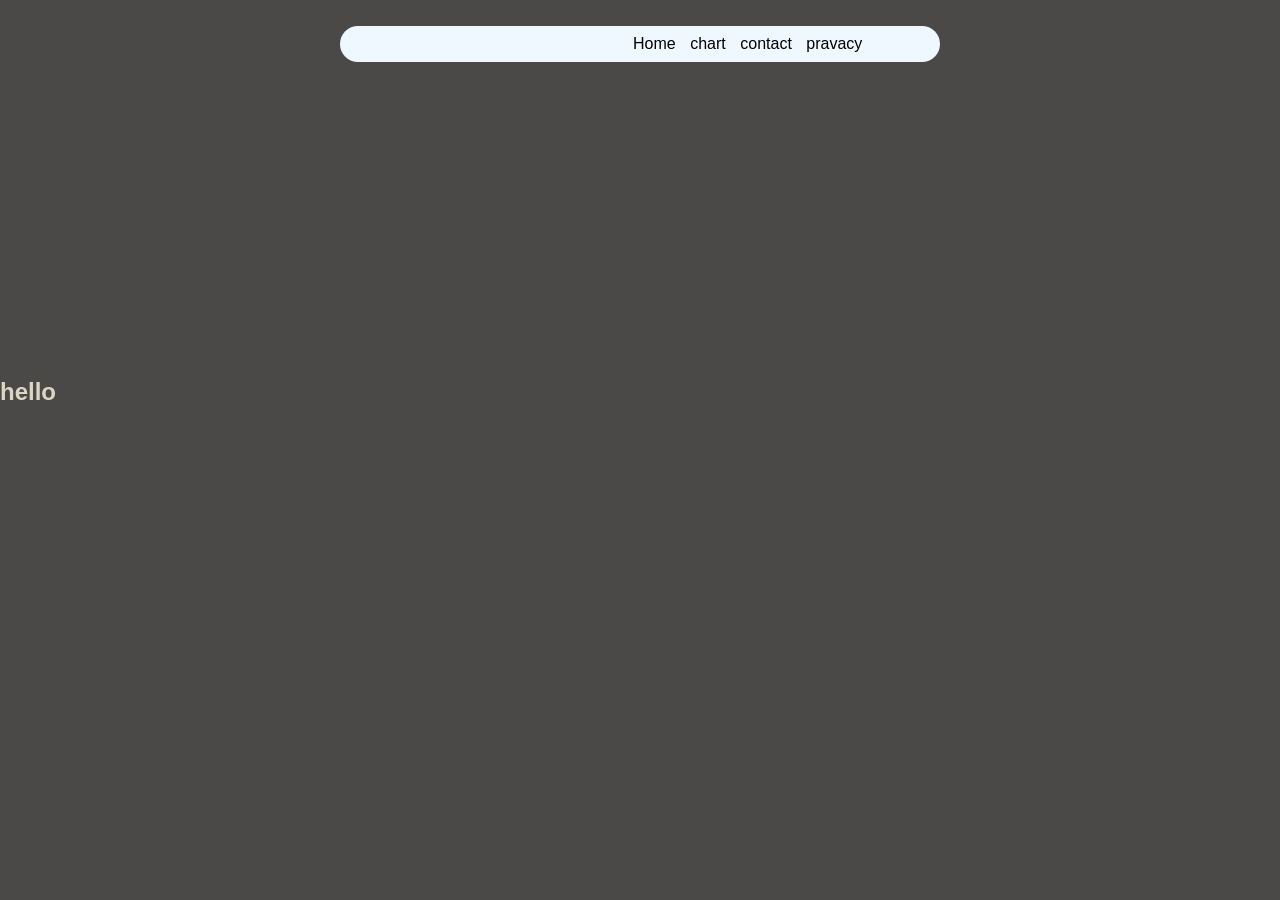
==== index.html @ d5d7f725 "Add files via upload" ====
<!DOCTYPE html>
<html lang="en">
<head>
    <meta charset="UTF-8">
    <meta name="viewport" content="width=device-width, initial-scale=1.0">
    <title>Indoor-Store</title>
    <link rel="stylesheet" href="style.css">
</head>
<body>
    
    <section class="body">

        <div class="navbar">

            <div class="dynamic">
                <div class="logo">
                    <img src="/images/logo.png" alt="" srcset="">
                </div>

                <div class="nav">
                    <a href="">Home</a>
                    <a href="">chart</a>
                    <a href="">contact</a>
                    <a href="">pravacy</a>
                </div>
            </div>

            <div class="floating_text">

                <!-- <div class="write-up">
                    <h2> Welcome! To where you connet to luxury interior</h2>
                    <button>Buy Now!</button>
                     
                </div> -->
            </div>

        </div>


        <div>
            <h1>hello
            </h1>
        </div>
    </section>





    <script src="script.js"></script>
</body>
</html>
---- style.css ----
body {
    font-family: 'Segoe UI', Tahoma, Geneva, Verdana, sans-serif;
    background-color: rgba(16, 14, 13, 0.753);
    margin: 0;
    color: rgba(244, 235, 215, 0.866);
}

.navbar {
    display: flex;
    justify-content: center;
    align-items: center;
    padding: 14%;
    background-image: url(/images/download\ \(3\).jpg);
    background-size: cover;
    background-position: center;
    background-repeat: no-repeat;

}

.dynamic {
    background-color: aliceblue;
    width: 600px;
    height: 36px;
    border-radius: 20px;
    margin: 10px auto;
    margin-top: -260px;
    display: flex;
    justify-content: space-around;
    align-items: center;
    
}

.logo img {
    width: 70px;
}

.nav a {
    color: black;
    text-decoration: none;
    margin: 5px;
}

.nav {
    margin-left: 70px;
}
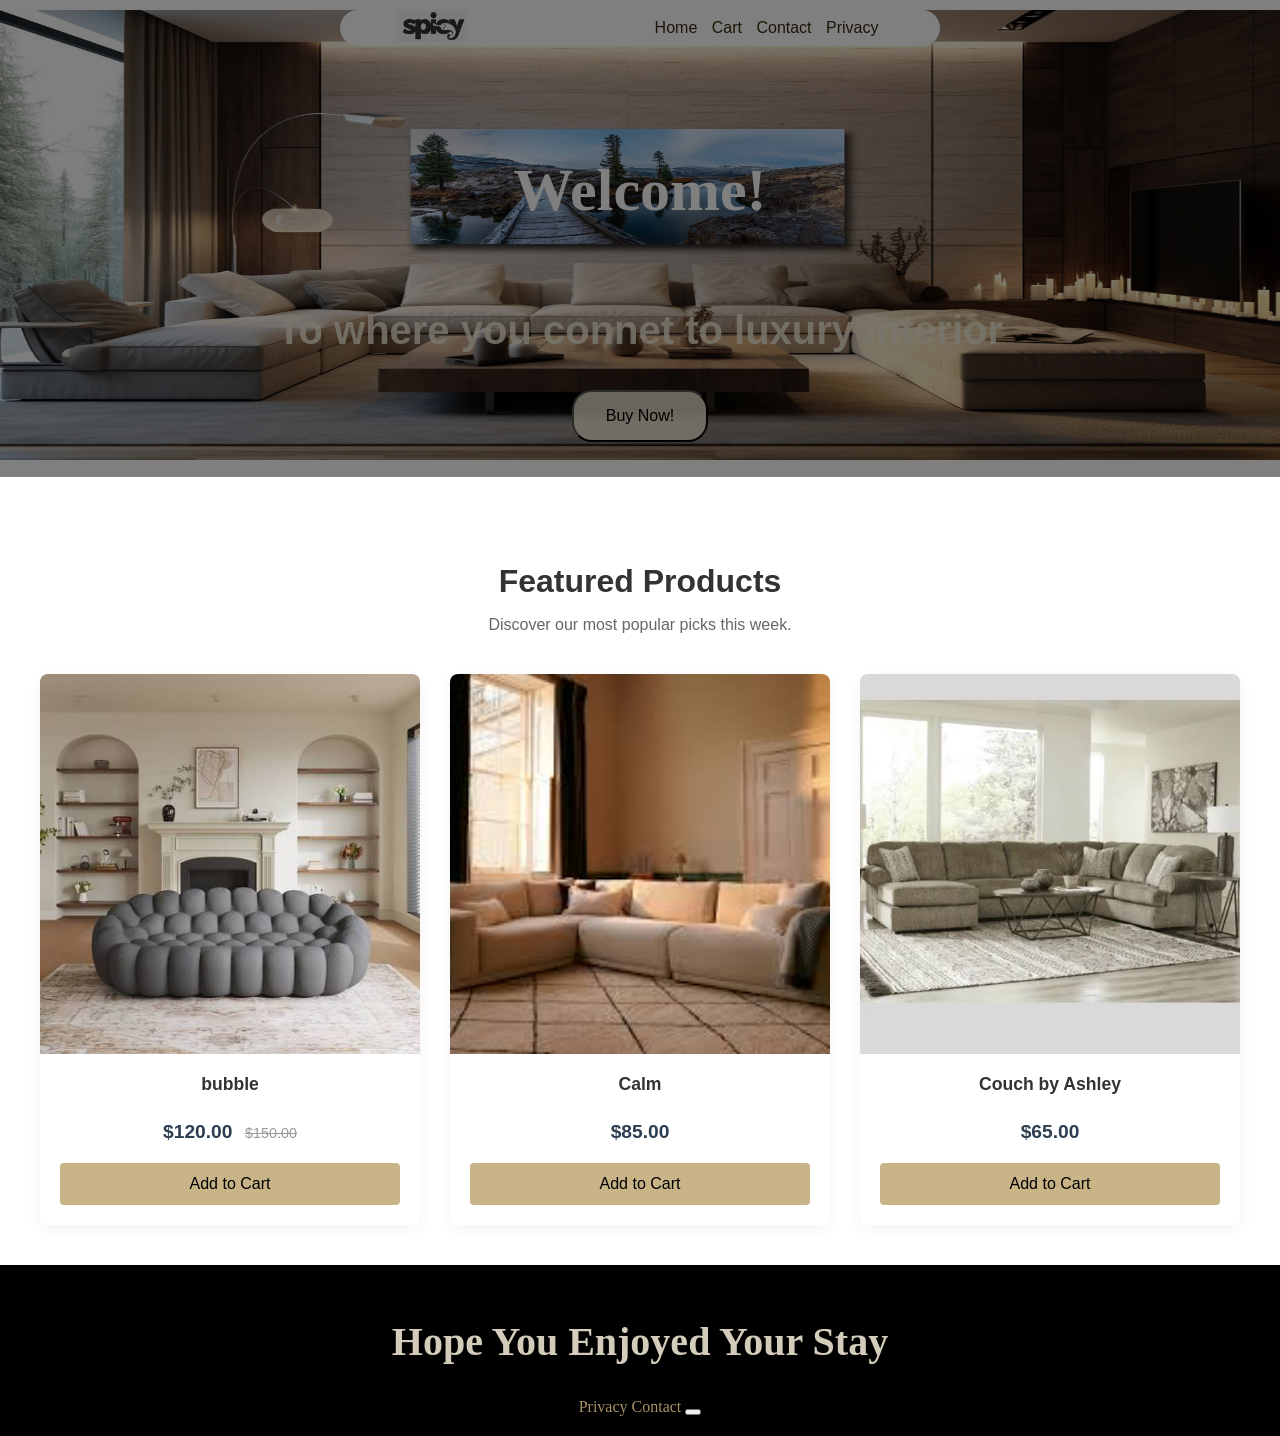
==== commit fd32338a: "updated the site and fuctions" ====
--- a/index.html
+++ b/index.html
@@ -10,38 +10,109 @@
     
     <section class="body">
 
-        <div class="navbar">
+        <div class="hero">
+
+            <img src="img.jpg" alt="" srcset="" class="back-img">
 
             <div class="dynamic">
                 <div class="logo">
-                    <img src="/images/logo.png" alt="" srcset="">
+                    <img src="logo.png" alt="" srcset="">
                 </div>
 
                 <div class="nav">
                     <a href="">Home</a>
-                    <a href="">chart</a>
-                    <a href="">contact</a>
-                    <a href="">pravacy</a>
+                    <a href="">Cart</a>
+                    <a href="">Contact</a>
+                    <a href="">Privacy</a>
                 </div>
             </div>
 
-            <div class="floating_text">
+            <div class="content">
 
-                <!-- <div class="write-up">
-                    <h2> Welcome! To where you connet to luxury interior</h2>
+                <div class="write-up">
+                    <h1> Welcome!</h1>
+                    <h2>To where you connet to luxury interior</h2>
                     <button>Buy Now!</button>
                      
-                </div> -->
+                </div> 
             </div>
 
         </div>
 
 
-        <div>
-            <h1>hello
-            </h1>
+        
+        <section class="product-highlights">
+           <div class="highlights-header">
+              <h2>Featured Products</h2>
+              <p>Discover our most popular picks this week.</p>
+            </div>
+
+           <div class="product-grid">
+
+             <!--  Card 1 -->
+           <div class="product-card">
+               <div class="product-image">
+                  <img src="pro1.jpg" alt="">
+                </div>
+
+                <div class="product-info">
+                      <h3 class="product-title">bubble</h3>
+                       <p class="product-price">
+                       <span class="current-price">$120.00</span>
+                       <span class="old-price">$150.00</span>
+                       </p>
+                      <button class="add-to-cart">Add to Cart</button>
+                </div>
+          </div>
+ 
+              <!-- Card 2 -->
+               <div class="product-card">
+
+                 <div class="product-image">
+                   <img src="pro2.jpg" alt="">
+                 </div>
+
+                 <div class="product-info">
+                        <h3 class="product-title">Calm</h3>
+                        <p class="product-price">
+                        <span class="current-price">$85.00</span>
+                        </p>
+                        <button class="add-to-cart">Add to Cart</button>
+
+                    </div>
+               </div>
+                    <!-- Product Card 3 -->
+                     <div class="product-card">
+                        <div class="product-image">
+                          <img src="pro3.jpg" alt="">
+                       </div>
+
+                       <div class="product-info">
+                            <h3 class="product-title">Couch by Ashley</h3>
+                            <p class="product-price">
+                            <span class="current-price">$65.00</span>
+                            </p>
+                            <button class="add-to-cart">Add to Cart</button>
+                        </div>
+                    </div>
+        </section>
+
+        <div class="footer">
+            <div class="write-up">
+                <h2>Hope You Enjoyed Your Stay</h2> 
+            </div>
+
+            <div class="link">
+                <a href="">Privacy</a>
+                <a href="">Contact</a>
+                <button></button>
+            </div>
         </div>
+                
     </section>
+
+
+
 
 
 
--- a/style.css
+++ b/style.css
@@ -1,29 +1,36 @@
 body {
     font-family: 'Segoe UI', Tahoma, Geneva, Verdana, sans-serif;
-    background-color: rgba(16, 14, 13, 0.753);
     margin: 0;
     color: rgba(244, 235, 215, 0.866);
 }
 
-.navbar {
-    display: flex;
-    justify-content: center;
-    align-items: center;
-    padding: 14%;
-    background-image: url(/images/download\ \(3\).jpg);
-    background-size: cover;
-    background-position: center;
-    background-repeat: no-repeat;
-
+.back-img {
+    display: flex;
+    justify-content: center;
+    align-items: center;
+    height: 450px;
+    width: 100%;
+    position: absolute;
+    z-index: -1;
+}
+
+
+.hero::before{
+    content: "";
+    position: absolute;
+    top: 0;
+    left: 0;
+    width: 100%;
+    height: 53%;
+    background-color: rgba(0, 0, 0, 0.5)
 }
 
 .dynamic {
-    background-color: aliceblue;
+    background-color: white;
     width: 600px;
     height: 36px;
     border-radius: 20px;
     margin: 10px auto;
-    margin-top: -260px;
     display: flex;
     justify-content: space-around;
     align-items: center;
@@ -35,11 +42,195 @@
 }
 
 .nav a {
-    color: black;
+    color: rgb(55, 43, 13);
     text-decoration: none;
     margin: 5px;
 }
 
 .nav {
     margin-left: 70px;
+}
+
+.content {
+    display: flex;
+    align-items: center;
+    justify-content: center;
+    padding: 50px;
+}
+
+.write-up {
+    display: flex;
+    align-items: center;
+    justify-content: center;
+    flex-direction: column;
+}
+
+.write-up h1 {
+    color: white;
+    font-size: 60px;
+    font-family: Georgia, 'Times New Roman', Times, serif;
+}
+
+.write-up h2 {
+    font-size: 40px;
+
+}
+
+.write-up button {
+  background-color: rgba(244, 235, 215, 0.866);
+  border-radius: 20px;
+  font-size: larger;
+  padding: 15px 32px;
+  text-align: center;
+  text-decoration: none;
+  display: inline-block;
+  font-size: 16px;
+  margin: 4px 2px;
+  cursor: pointer;
+}
+
+
+/* Container & Layout */
+.product-highlights {
+  max-width: 1200px;
+  margin: 0 auto;
+  padding: 40px 20px;
+  font-family: 'Segoe UI', Tahoma, Geneva, Verdana, sans-serif;
+}
+
+.highlights-header {
+  text-align: center;
+  margin-bottom: 40px;
+}
+
+.highlights-header h2 {
+  font-size: 2rem;
+  color: #333;
+  margin-bottom: 8px;
+}
+
+.highlights-header p {
+  color: #666;
+}
+
+/* CSS Grid for Responsiveness */
+.product-grid {
+  display: grid;
+  grid-template-columns: repeat(auto-fit, minmax(280px, 1fr));
+  gap: 30px;
+}
+
+/* Product Card Styling */
+.product-card {
+  background: #fff;
+  border-radius: 8px;
+  overflow: hidden;
+  box-shadow: 0 4px 15px rgba(0,0,0,0.05);
+  transition: transform 0.3s ease, box-shadow 0.3s ease;
+  display: flex;
+  flex-direction: column;
+}
+
+.product-card:hover {
+  transform: translateY(-5px);
+  box-shadow: 0 8px 25px rgba(0,0,0,0.1);
+}
+
+.product-image {
+  position: relative;
+  width: 100%;
+  padding-top: 100%; /* 1:1 Aspect Ratio */
+  background: #f8f8f8;
+}
+
+.product-image img {
+  position: absolute;
+  top: 0;
+  left: 0;
+  width: 100%;
+  height: 100%;
+  object-fit: cover;
+}
+
+/* Badges (Sale, New, etc.) */
+.badge {
+  position: absolute;
+  top: 15px;
+  right: 15px;
+  background: #e74c3c;
+  color: white;
+  padding: 4px 10px;
+  font-size: 0.8rem;
+  font-weight: bold;
+  border-radius: 4px;
+}
+
+.badge.new {
+  background: #2ecc71;
+}
+
+/* Product Information */
+.product-info {
+  padding: 20px;
+  display: flex;
+  flex-direction: column;
+  flex-grow: 1;
+  text-align: center;
+}
+
+.product-title {
+  font-size: 1.1rem;
+  color: #333;
+  margin: 0 0 10px 0;
+}
+
+.product-price {
+  margin-bottom: 20px;
+}
+
+.current-price {
+  font-size: 1.2rem;
+  font-weight: bold;
+  color: #2c3e50;
+}
+
+.old-price {
+  font-size: 0.9rem;
+  color: #999;
+  text-decoration: line-through;
+  margin-left: 8px;
+}
+
+/* Call to Action Button */
+.add-to-cart {
+  margin-top: auto;
+  background-color: rgba(193, 169, 117, 0.866);
+  color: black;
+  border: none;
+  padding: 12px;
+  font-size: 1rem;
+  border-radius: 4px;
+  cursor: pointer;
+  transition: background 0.3s ease;
+}
+
+.add-to-cart:hover {
+  background: #2980b9;
+}
+
+/* footer  */
+.footer {
+    background-color: black;
+    padding: 20px;
+    display: flex;
+    align-items: center;
+    justify-content: center;
+    flex-direction: column;
+    font-family: Georgia, 'Times New Roman', Times, serif;
+}
+
+.link a{
+    text-decoration: none;
+    color: rgba(193, 169, 117, 0.866);
+    font-family: Georgia, 'Times New Roman', Times, serif;
 }
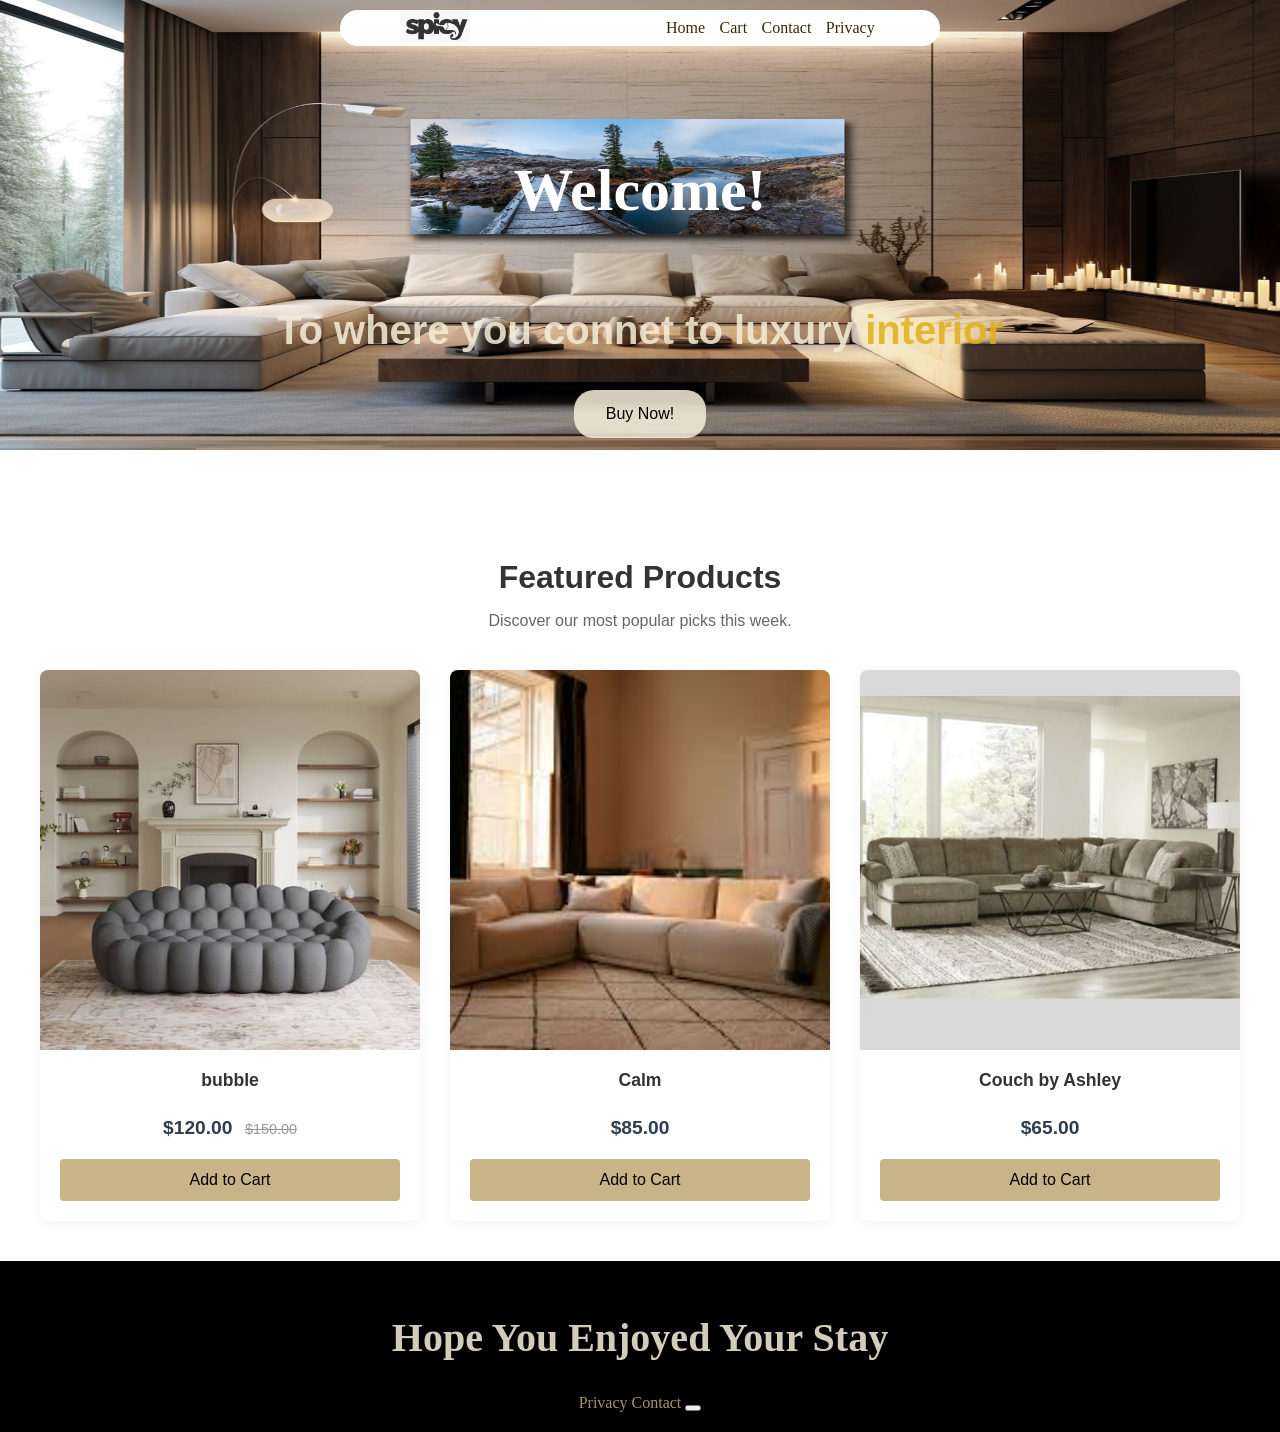
==== commit b8014ebf: "Add files via upload" ====
--- a/index.html
+++ b/index.html
@@ -5,6 +5,7 @@
     <meta name="viewport" content="width=device-width, initial-scale=1.0">
     <title>Indoor-Store</title>
     <link rel="stylesheet" href="style.css">
+    <link rel="shortcut icon" href="logo.png" type="image/x-icon">
 </head>
 <body>
     
@@ -20,10 +21,10 @@
                 </div>
 
                 <div class="nav">
-                    <a href="">Home</a>
-                    <a href="">Cart</a>
-                    <a href="">Contact</a>
-                    <a href="">Privacy</a>
+                    <a href="index.html">Home</a>
+                    <a href="#Carts">Cart</a>
+                    <a href="#contact">Contact</a>
+                    <a href="#privacy">Privacy</a>
                 </div>
             </div>
 
@@ -31,7 +32,7 @@
 
                 <div class="write-up">
                     <h1> Welcome!</h1>
-                    <h2>To where you connet to luxury interior</h2>
+                    <h2>To where you connet to luxury <span class="tx1">interior</span></h2>
                     <button>Buy Now!</button>
                      
                 </div> 
--- a/style.css
+++ b/style.css
@@ -12,10 +12,11 @@
     width: 100%;
     position: absolute;
     z-index: -1;
-}
-
-
-.hero::before{
+    top: 0;
+}
+
+
+/* .hero::before{
     content: "";
     position: absolute;
     top: 0;
@@ -23,7 +24,7 @@
     width: 100%;
     height: 53%;
     background-color: rgba(0, 0, 0, 0.5)
-}
+} */
 
 .dynamic {
     background-color: white;
@@ -45,6 +46,7 @@
     color: rgb(55, 43, 13);
     text-decoration: none;
     margin: 5px;
+    font-family: Georgia, 'Times New Roman', Times, serif;
 }
 
 .nav {
@@ -74,6 +76,10 @@
 .write-up h2 {
     font-size: 40px;
 
+}
+
+.tx1 {
+  color: rgba(223, 176, 24, 0.866);
 }
 
 .write-up button {
@@ -87,6 +93,8 @@
   font-size: 16px;
   margin: 4px 2px;
   cursor: pointer;
+  border: rgba(244, 235, 215, 0.866) 2px;
+  box-shadow: black 2px;
 }
 
 
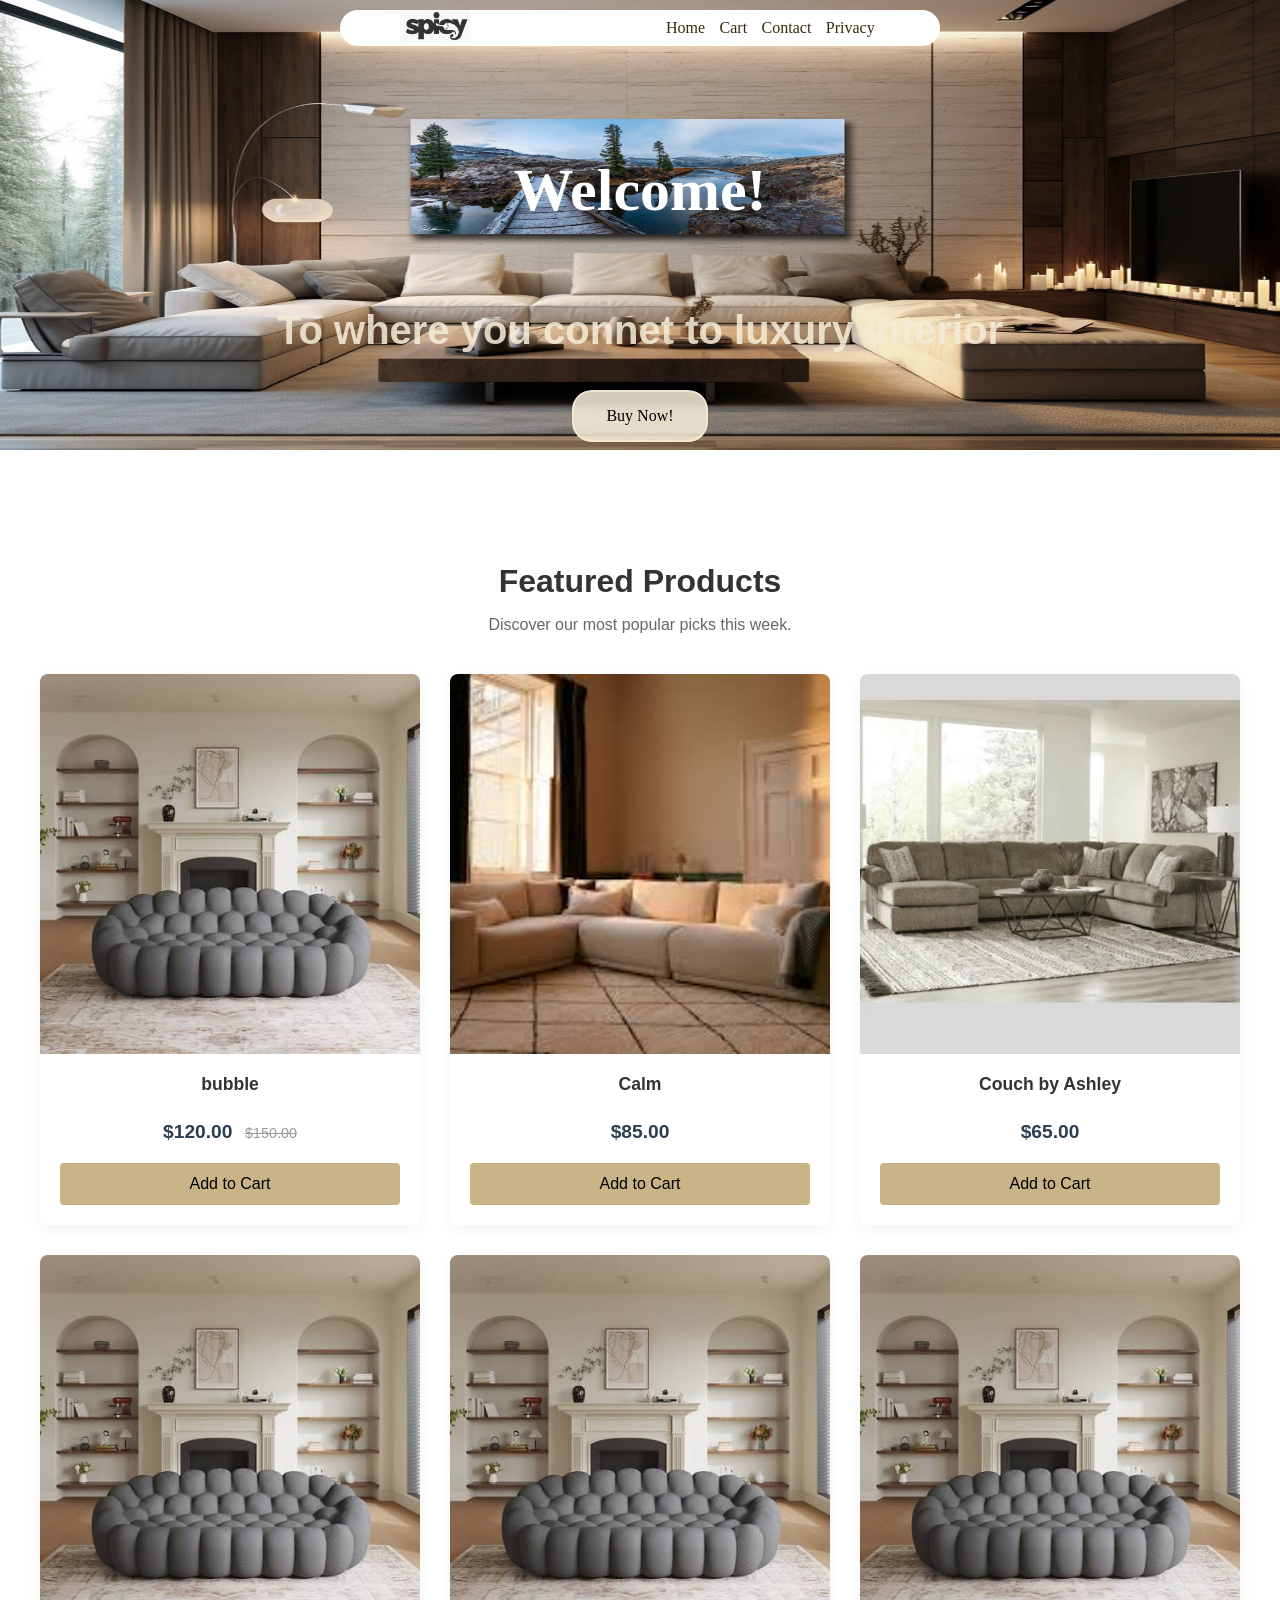
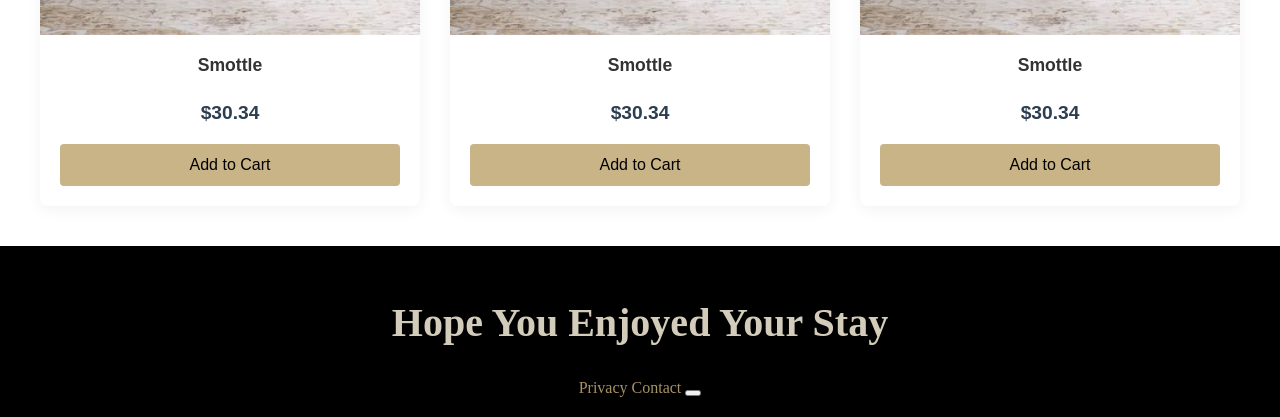
==== commit 19f441cd: "Add files via upload" ====
--- a/index.html
+++ b/index.html
@@ -27,6 +27,7 @@
                     <a href="#privacy">Privacy</a>
                 </div>
             </div>
+            <button class="hamburger" aria-label="Toggle menu" aria-expanded="false"></button>
 
             <div class="content">
 
@@ -82,7 +83,7 @@
 
                     </div>
                </div>
-                    <!-- Product Card 3 -->
+                    <!-- Card 3 -->
                      <div class="product-card">
                         <div class="product-image">
                           <img src="pro3.jpg" alt="">
@@ -96,6 +97,52 @@
                             <button class="add-to-cart">Add to Cart</button>
                         </div>
                     </div>
+        
+                    <!-- Card 4 -->
+                    <div class="product-card">
+                        <div class="product-image">
+                            <img src="pro1.jpg" alt="">
+                        </div>
+
+                        <div class="product-info">
+                            <h3 class="product-title">Smottle</h3>
+                            <p class="product-price">
+                                <span class="current-price">$30.34</span>
+                            </p>
+                            <button class="add-to-cart">Add to Cart</button>
+                        </div>
+                    </div>
+
+                    <!-- Card 5 -->
+                    <div class="product-card">
+                        <div class="product-image">
+                            <img src="pro1.jpg" alt="">
+                        </div>
+
+                        <div class="product-info">
+                            <h3 class="product-title">Smottle</h3>
+                            <p class="product-price">
+                                <span class="current-price">$30.34</span>
+                            </p>
+                            <button class="add-to-cart">Add to Cart</button>
+                        </div>
+                    </div>
+
+                    <!-- card 6 -->
+                    <div class="product-card">
+                        <div class="product-image">
+                            <img src="pro1.jpg" alt="">
+                        </div>
+
+                        <div class="product-info">
+                            <h3 class="product-title">Smottle</h3>
+                            <p class="product-price">
+                                <span class="current-price">$30.34</span>
+                            </p>
+                            <button class="add-to-cart">Add to Cart</button>
+                        </div>
+                    </div>
+ 
         </section>
 
         <div class="footer">
--- a/style.css
+++ b/style.css
@@ -53,6 +53,21 @@
     margin-left: 70px;
 }
 
+.hamburger {
+  display: none; 
+  flex-direction: column;
+  gap: 5px;
+  background: none;
+  border: none;
+  cursor: pointer;
+}
+
+.hamburger span {
+  width: 25px;
+  height: 3px;
+  background: #333;
+}
+
 .content {
     display: flex;
     align-items: center;
@@ -78,9 +93,6 @@
 
 }
 
-.tx1 {
-  color: rgba(223, 176, 24, 0.866);
-}
 
 .write-up button {
   background-color: rgba(244, 235, 215, 0.866);
@@ -93,8 +105,9 @@
   font-size: 16px;
   margin: 4px 2px;
   cursor: pointer;
-  border: rgba(244, 235, 215, 0.866) 2px;
-  box-shadow: black 2px;
+  border: rgba(244, 235, 215, 0.866) 2px solid;
+  font-family: Georgia, 'Times New Roman', Times, serif;
+  
 }
 
 
@@ -147,7 +160,7 @@
 .product-image {
   position: relative;
   width: 100%;
-  padding-top: 100%; /* 1:1 Aspect Ratio */
+  padding-top: 100%; 
   background: #f8f8f8;
 }
 
@@ -160,22 +173,6 @@
   object-fit: cover;
 }
 
-/* Badges (Sale, New, etc.) */
-.badge {
-  position: absolute;
-  top: 15px;
-  right: 15px;
-  background: #e74c3c;
-  color: white;
-  padding: 4px 10px;
-  font-size: 0.8rem;
-  font-weight: bold;
-  border-radius: 4px;
-}
-
-.badge.new {
-  background: #2ecc71;
-}
 
 /* Product Information */
 .product-info {
@@ -223,7 +220,8 @@
 }
 
 .add-to-cart:hover {
-  background: #2980b9;
+  background: #1d1e19;
+  color: rgba(193, 169, 117, 0.866);
 }
 
 /* footer  */
@@ -241,4 +239,27 @@
     text-decoration: none;
     color: rgba(193, 169, 117, 0.866);
     font-family: Georgia, 'Times New Roman', Times, serif;
-}+}
+
+@media (max-width: 768px) {
+  .nav-links {
+    display: none;              /* hidden until toggled */
+    position: absolute;
+    top: 60px;
+    left: 0;
+    right: 0;
+    flex-direction: column;
+    padding: 1rem 2rem;
+    background: white;
+    box-shadow: 0 4px 6px rgba(0,0,0,0.1);
+  }
+
+  .nav-links.active {
+    display: flex;              
+  }
+
+  .hamburger {
+    display: flex;              
+  }
+}
+
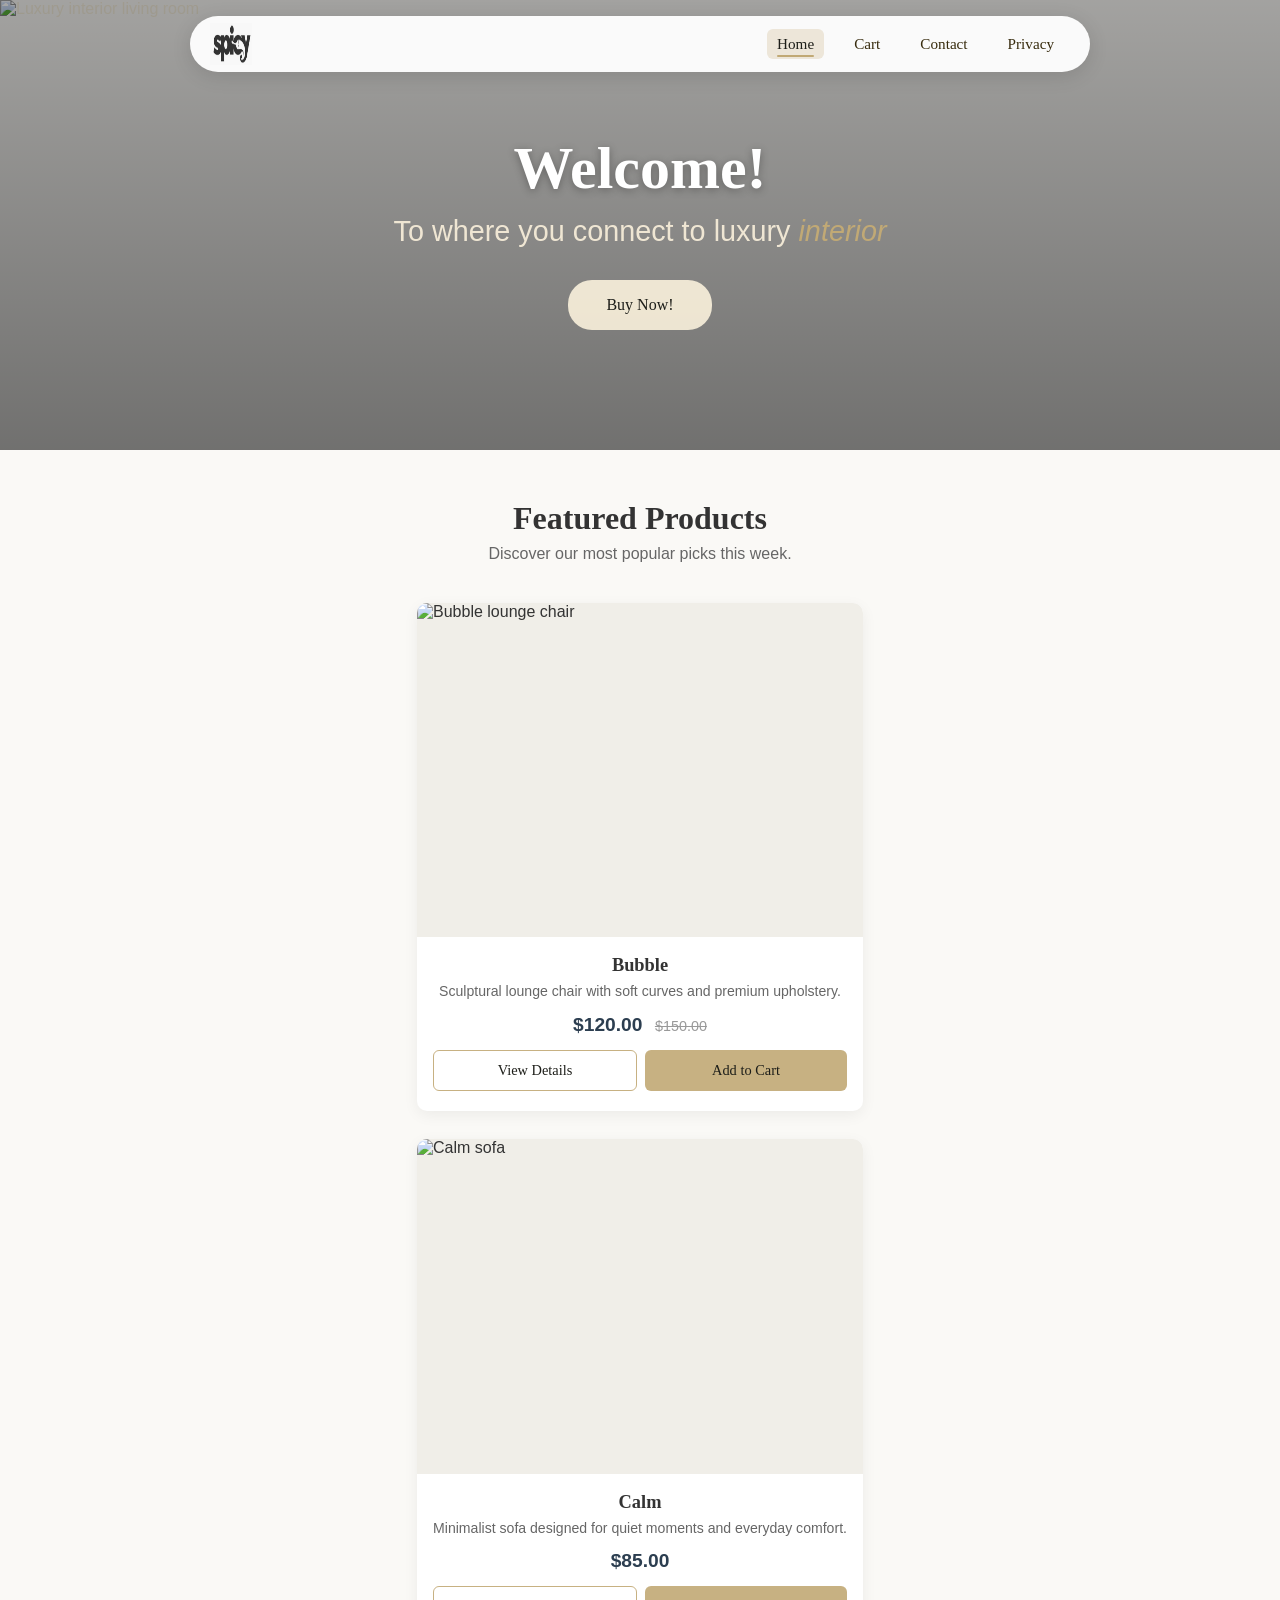
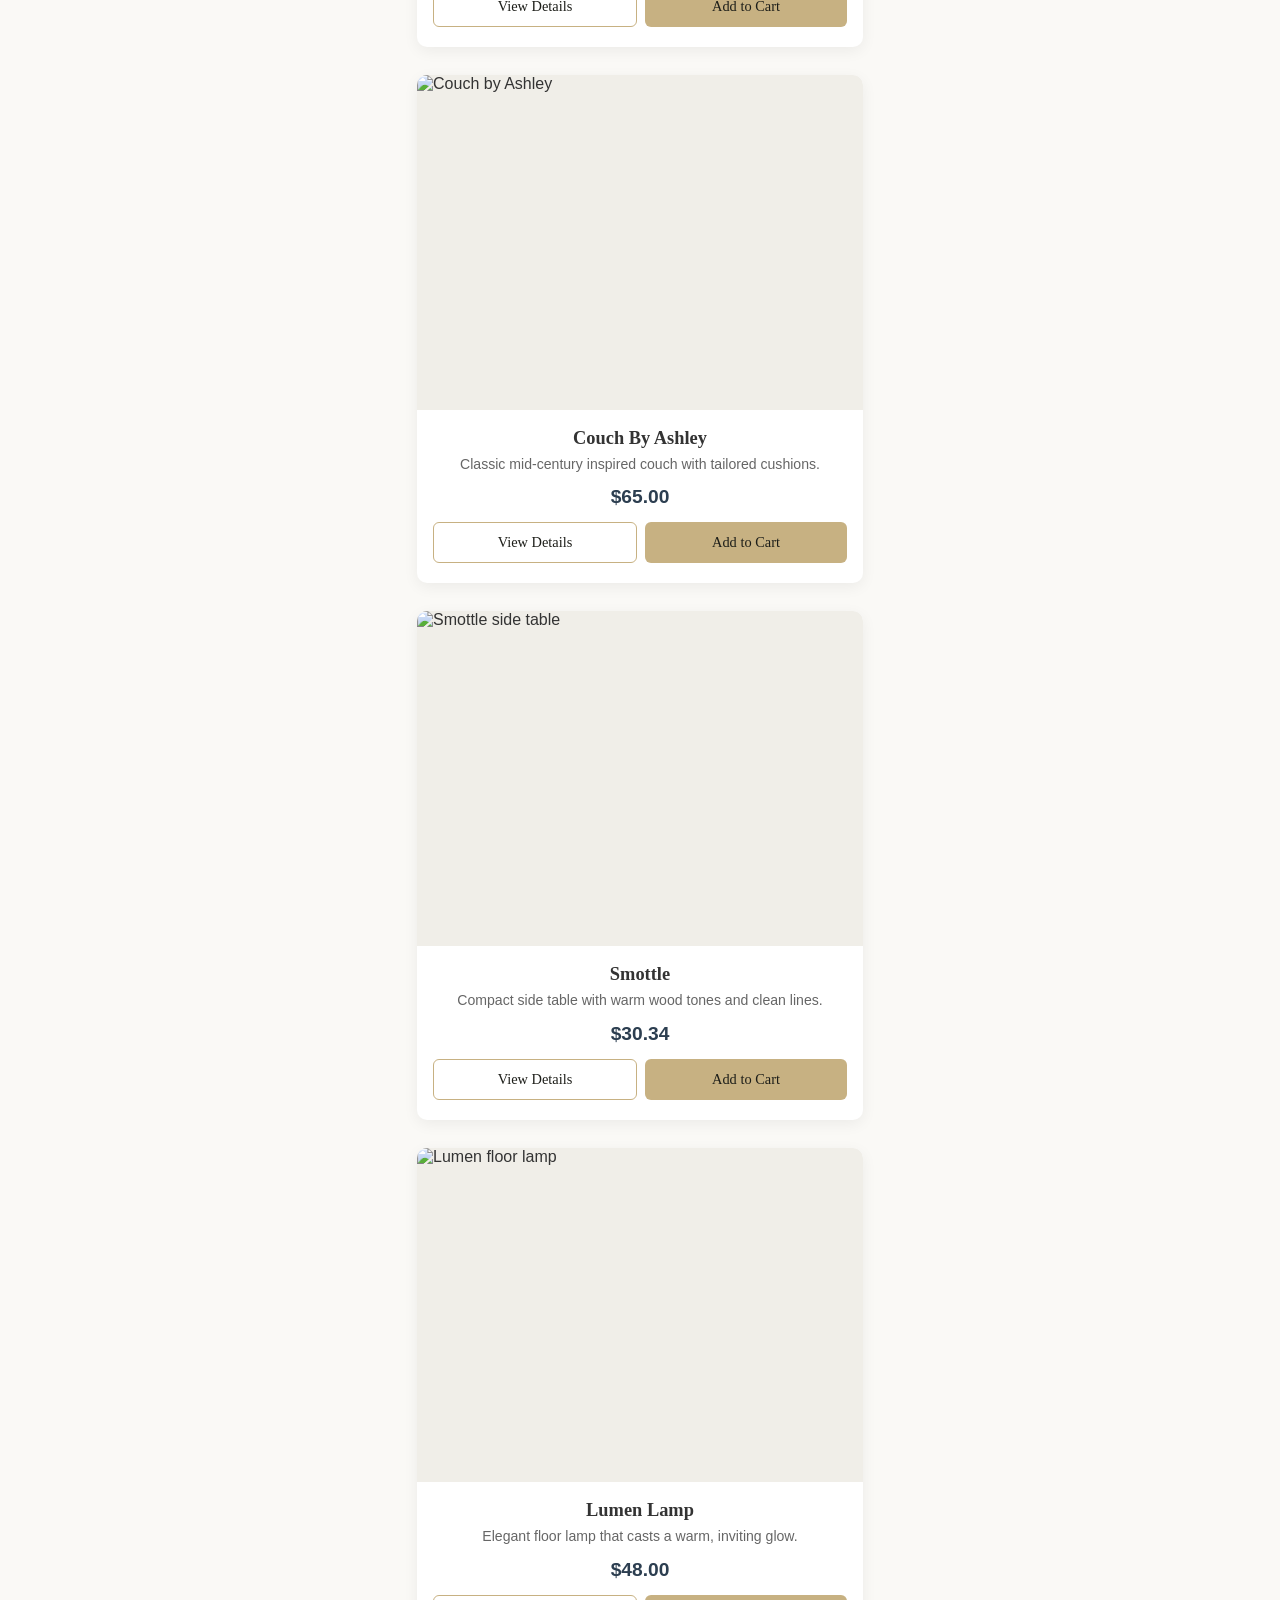
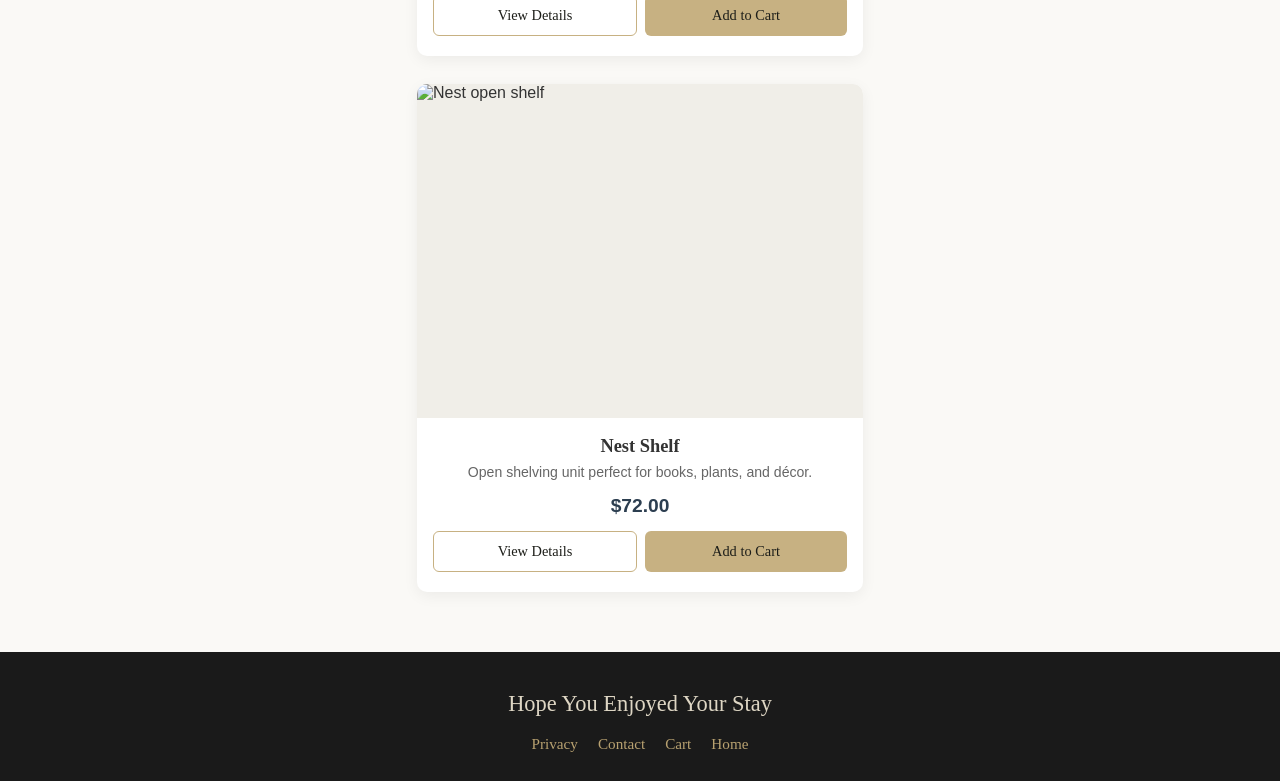
==== commit d3343384: "updated site" ====
--- a/index.html
+++ b/index.html
@@ -3,168 +3,171 @@
 <head>
     <meta charset="UTF-8">
     <meta name="viewport" content="width=device-width, initial-scale=1.0">
-    <title>Indoor-Store</title>
+    <title>Indoor-Store | Luxury Interiors</title>
     <link rel="stylesheet" href="style.css">
-    <link rel="shortcut icon" href="logo.png" type="image/x-icon">
+    <link rel="icon" href="logo.svg" type="image/svg+xml">
 </head>
 <body>
-    
-    <section class="body">
+    <section class="hero">
+        <img src="https://images.unsplash.com/photo-1616486338812-3dadae4b4ace?w=1600&q=80" alt="Luxury interior living room" class="back-img">
 
-        <div class="hero">
+        <div class="dynamic">
+            <a href="index.html" class="logo">
+                <img src="logo.png" alt="Indoor-Store logo">
+            </a>
 
-            <img src="img.jpg" alt="" srcset="" class="back-img">
+            <button class="nav-toggle" aria-label="Toggle menu">
+                <span></span>
+                <span></span>
+                <span></span>
+            </button>
 
-            <div class="dynamic">
-                <div class="logo">
-                    <img src="logo.png" alt="" srcset="">
+            <nav class="nav">
+                <a href="index.html" class="active">Home</a>
+                <a href="cart.html" class="cart-link">Cart <span class="cart-count"></span></a>
+                <a href="contact.html">Contact</a>
+                <a href="privacy.html">Privacy</a>
+            </nav>
+        </div>
+
+        <div class="content">
+            <div class="write-up">
+                <h1>Welcome!</h1>
+                <h2>To where you connect to luxury <span class="tx1">interior</span></h2>
+                <a href="#products" class="cta-btn">Buy Now!</a>
+            </div>
+        </div>
+    </section>
+
+    <section class="product-highlights" id="products">
+        <div class="highlights-header">
+            <h2>Featured Products</h2>
+            <p>Discover our most popular picks this week.</p>
+        </div>
+
+        <div class="product-grid">
+            <!-- Card 1: Bubble -->
+            <div class="product-card" data-product data-id="bubble" data-name="Bubble" data-price="120" data-image="https://images.unsplash.com/photo-1586023492125-27b2c045efd7?w=600&q=80" data-link="product-bubble.html">
+                <div class="product-image">
+                    <img src="https://images.unsplash.com/photo-1586023492125-27b2c045efd7?w=600&q=80" alt="Bubble lounge chair">
                 </div>
-
-                <div class="nav">
-                    <a href="index.html">Home</a>
-                    <a href="#Carts">Cart</a>
-                    <a href="#contact">Contact</a>
-                    <a href="#privacy">Privacy</a>
+                <div class="product-info">
+                    <h3 class="product-title">Bubble</h3>
+                    <p class="product-desc">Sculptural lounge chair with soft curves and premium upholstery.</p>
+                    <p class="product-price">
+                        <span class="current-price">$120.00</span>
+                        <span class="old-price">$150.00</span>
+                    </p>
+                    <div class="card-actions">
+                        <a href="product-bubble.html" class="view-details">View Details</a>
+                        <button class="add-to-cart">Add to Cart</button>
+                    </div>
                 </div>
             </div>
-            <button class="hamburger" aria-label="Toggle menu" aria-expanded="false"></button>
 
-            <div class="content">
-
-                <div class="write-up">
-                    <h1> Welcome!</h1>
-                    <h2>To where you connet to luxury <span class="tx1">interior</span></h2>
-                    <button>Buy Now!</button>
-                     
-                </div> 
+            <!-- Card 2: Calm -->
+            <div class="product-card" data-product data-id="calm" data-name="Calm" data-price="85" data-image="https://images.unsplash.com/photo-1555041469-a586c61ea9bc?w=600&q=80" data-link="product-calm.html">
+                <div class="product-image">
+                    <img src="https://images.unsplash.com/photo-1555041469-a586c61ea9bc?w=600&q=80" alt="Calm sofa">
+                </div>
+                <div class="product-info">
+                    <h3 class="product-title">Calm</h3>
+                    <p class="product-desc">Minimalist sofa designed for quiet moments and everyday comfort.</p>
+                    <p class="product-price">
+                        <span class="current-price">$85.00</span>
+                    </p>
+                    <div class="card-actions">
+                        <a href="product-calm.html" class="view-details">View Details</a>
+                        <button class="add-to-cart">Add to Cart</button>
+                    </div>
+                </div>
             </div>
 
-        </div>
-
-
-        
-        <section class="product-highlights">
-           <div class="highlights-header">
-              <h2>Featured Products</h2>
-              <p>Discover our most popular picks this week.</p>
+            <!-- Card 3: Couch by Ashley -->
+            <div class="product-card" data-product data-id="couch-ashley" data-name="Couch by Ashley" data-price="65" data-image="https://images.unsplash.com/photo-1493663284031-b7e3aefcae8e?w=600&q=80" data-link="product-couch.html">
+                <div class="product-image">
+                    <img src="https://images.unsplash.com/photo-1493663284031-b7e3aefcae8e?w=600&q=80" alt="Couch by Ashley">
+                </div>
+                <div class="product-info">
+                    <h3 class="product-title">Couch by Ashley</h3>
+                    <p class="product-desc">Classic mid-century inspired couch with tailored cushions.</p>
+                    <p class="product-price">
+                        <span class="current-price">$65.00</span>
+                    </p>
+                    <div class="card-actions">
+                        <a href="product-couch.html" class="view-details">View Details</a>
+                        <button class="add-to-cart">Add to Cart</button>
+                    </div>
+                </div>
             </div>
 
-           <div class="product-grid">
-
-             <!--  Card 1 -->
-           <div class="product-card">
-               <div class="product-image">
-                  <img src="pro1.jpg" alt="">
+            <!-- Card 4: Smottle -->
+            <div class="product-card" data-product data-id="smottle" data-name="Smottle" data-price="30.34" data-image="https://images.unsplash.com/photo-1506439773649-6e0eb8cfb237?w=600&q=80" data-link="product-smottle.html">
+                <div class="product-image">
+                    <img src="https://images.unsplash.com/photo-1506439773649-6e0eb8cfb237?w=600&q=80" alt="Smottle side table">
                 </div>
-
                 <div class="product-info">
-                      <h3 class="product-title">bubble</h3>
-                       <p class="product-price">
-                       <span class="current-price">$120.00</span>
-                       <span class="old-price">$150.00</span>
-                       </p>
-                      <button class="add-to-cart">Add to Cart</button>
+                    <h3 class="product-title">Smottle</h3>
+                    <p class="product-desc">Compact side table with warm wood tones and clean lines.</p>
+                    <p class="product-price">
+                        <span class="current-price">$30.34</span>
+                    </p>
+                    <div class="card-actions">
+                        <a href="product-smottle.html" class="view-details">View Details</a>
+                        <button class="add-to-cart">Add to Cart</button>
+                    </div>
                 </div>
-          </div>
- 
-              <!-- Card 2 -->
-               <div class="product-card">
-
-                 <div class="product-image">
-                   <img src="pro2.jpg" alt="">
-                 </div>
-
-                 <div class="product-info">
-                        <h3 class="product-title">Calm</h3>
-                        <p class="product-price">
-                        <span class="current-price">$85.00</span>
-                        </p>
-                        <button class="add-to-cart">Add to Cart</button>
-
-                    </div>
-               </div>
-                    <!-- Card 3 -->
-                     <div class="product-card">
-                        <div class="product-image">
-                          <img src="pro3.jpg" alt="">
-                       </div>
-
-                       <div class="product-info">
-                            <h3 class="product-title">Couch by Ashley</h3>
-                            <p class="product-price">
-                            <span class="current-price">$65.00</span>
-                            </p>
-                            <button class="add-to-cart">Add to Cart</button>
-                        </div>
-                    </div>
-        
-                    <!-- Card 4 -->
-                    <div class="product-card">
-                        <div class="product-image">
-                            <img src="pro1.jpg" alt="">
-                        </div>
-
-                        <div class="product-info">
-                            <h3 class="product-title">Smottle</h3>
-                            <p class="product-price">
-                                <span class="current-price">$30.34</span>
-                            </p>
-                            <button class="add-to-cart">Add to Cart</button>
-                        </div>
-                    </div>
-
-                    <!-- Card 5 -->
-                    <div class="product-card">
-                        <div class="product-image">
-                            <img src="pro1.jpg" alt="">
-                        </div>
-
-                        <div class="product-info">
-                            <h3 class="product-title">Smottle</h3>
-                            <p class="product-price">
-                                <span class="current-price">$30.34</span>
-                            </p>
-                            <button class="add-to-cart">Add to Cart</button>
-                        </div>
-                    </div>
-
-                    <!-- card 6 -->
-                    <div class="product-card">
-                        <div class="product-image">
-                            <img src="pro1.jpg" alt="">
-                        </div>
-
-                        <div class="product-info">
-                            <h3 class="product-title">Smottle</h3>
-                            <p class="product-price">
-                                <span class="current-price">$30.34</span>
-                            </p>
-                            <button class="add-to-cart">Add to Cart</button>
-                        </div>
-                    </div>
- 
-        </section>
-
-        <div class="footer">
-            <div class="write-up">
-                <h2>Hope You Enjoyed Your Stay</h2> 
             </div>
 
-            <div class="link">
-                <a href="">Privacy</a>
-                <a href="">Contact</a>
-                <button></button>
+            <!-- Card 5: Lumen Lamp -->
+            <div class="product-card" data-product data-id="lumen" data-name="Lumen Lamp" data-price="48" data-image="https://images.unsplash.com/photo-1507473885765-e6ed057f782c?w=600&q=80" data-link="product-lumen.html">
+                <div class="product-image">
+                    <img src="https://images.unsplash.com/photo-1507473885765-e6ed057f782c?w=600&q=80" alt="Lumen floor lamp">
+                </div>
+                <div class="product-info">
+                    <h3 class="product-title">Lumen Lamp</h3>
+                    <p class="product-desc">Elegant floor lamp that casts a warm, inviting glow.</p>
+                    <p class="product-price">
+                        <span class="current-price">$48.00</span>
+                    </p>
+                    <div class="card-actions">
+                        <a href="product-lumen.html" class="view-details">View Details</a>
+                        <button class="add-to-cart">Add to Cart</button>
+                    </div>
+                </div>
+            </div>
+
+            <!-- Card 6: Nest Shelf -->
+            <div class="product-card" data-product data-id="nest" data-name="Nest Shelf" data-price="72" data-image="https://images.unsplash.com/photo-1594026112284-02bb6f3353fe?w=600&q=80" data-link="product-nest.html">
+                <div class="product-image">
+                    <img src="https://images.unsplash.com/photo-1594026112284-02bb6f3353fe?w=600&q=80" alt="Nest open shelf">
+                </div>
+                <div class="product-info">
+                    <h3 class="product-title">Nest Shelf</h3>
+                    <p class="product-desc">Open shelving unit perfect for books, plants, and décor.</p>
+                    <p class="product-price">
+                        <span class="current-price">$72.00</span>
+                    </p>
+                    <div class="card-actions">
+                        <a href="product-nest.html" class="view-details">View Details</a>
+                        <button class="add-to-cart">Add to Cart</button>
+                    </div>
+                </div>
             </div>
         </div>
-                
     </section>
 
-
-
-
-
-
-
+    <footer class="footer">
+        <div class="write-up">
+            <h2>Hope You Enjoyed Your Stay</h2>
+        </div>
+        <div class="link">
+            <a href="privacy.html">Privacy</a>
+            <a href="contact.html">Contact</a>
+            <a href="cart.html">Cart</a>
+            <a href="index.html">Home</a>
+        </div>
+    </footer>
 
     <script src="script.js"></script>
 </body>
--- a/style.css
+++ b/style.css
@@ -1,122 +1,257 @@
+* {
+  padding: 0;
+  margin: 0;
+  box-sizing: border-box;
+}
+
 body {
-    font-family: 'Segoe UI', Tahoma, Geneva, Verdana, sans-serif;
-    margin: 0;
-    color: rgba(244, 235, 215, 0.866);
+  font-family: 'Segoe UI', Tahoma, Geneva, Verdana, sans-serif;
+  color: rgba(244, 235, 215, 0.866);
+  animation: fadeIn 0.5s ease-in-out;
+  background-color: #faf9f6;
+  min-height: 100vh;
+  display: flex;
+  flex-direction: column;
+}
+
+@keyframes fadeIn {
+  from {
+    opacity: 0.5;
+    transform: translateY(4px);
+  }
+  to {
+    opacity: 1;
+    transform: translateY(0);
+  }
+}
+
+/* ===== HERO ===== */
+.hero {
+  position: relative;
+  min-height: 450px;
+  width: 100%;
+  overflow: hidden;
 }
 
 .back-img {
-    display: flex;
-    justify-content: center;
-    align-items: center;
-    height: 450px;
-    width: 100%;
-    position: absolute;
-    z-index: -1;
-    top: 0;
-}
-
-
-/* .hero::before{
-    content: "";
-    position: absolute;
-    top: 0;
-    left: 0;
-    width: 100%;
-    height: 53%;
-    background-color: rgba(0, 0, 0, 0.5)
-} */
-
+  position: absolute;
+  top: 0;
+  left: 0;
+  width: 100%;
+  height: 100%;
+  object-fit: cover;
+  z-index: -1;
+}
+
+.hero::after {
+  content: '';
+  position: absolute;
+  inset: 0;
+  background: linear-gradient(to bottom, rgba(0,0,0,0.35), rgba(0,0,0,0.55));
+  z-index: 0;
+  pointer-events: none;
+}
+
+/* ===== NAV ===== */
 .dynamic {
-    background-color: white;
-    width: 600px;
-    height: 36px;
-    border-radius: 20px;
-    margin: 10px auto;
-    display: flex;
-    justify-content: space-around;
-    align-items: center;
-    
-}
-
-.logo img {
-    width: 70px;
+  position: relative;
+  z-index: 10;
+  background-color: rgba(255, 255, 255, 0.95);
+  width: 90%;
+  max-width: 900px;
+  height: 56px;
+  border-radius: 28px;
+  margin: 16px auto 0;
+  display: flex;
+  justify-content: space-between;
+  align-items: center;
+  padding: 0 20px;
+  box-shadow: 0 4px 20px rgba(0,0,0,0.12);
+}
+
+.logo {
+  display: flex;
+  align-items: center;
+  gap: 8px;
+  text-decoration: none;
+}
+
+.logo img,
+.logo svg {
+  width: 42px;
+  height: 42px;
+  display: block;
+}
+
+.logo-text {
+  font-family: Georgia, 'Times New Roman', Times, serif;
+  font-size: 1.1rem;
+  color: rgb(55, 43, 13);
+  font-weight: 600;
+}
+
+.nav {
+  display: flex;
+  align-items: center;
+  gap: 8px;
 }
 
 .nav a {
-    color: rgb(55, 43, 13);
-    text-decoration: none;
-    margin: 5px;
-    font-family: Georgia, 'Times New Roman', Times, serif;
-}
-
-.nav {
-    margin-left: 70px;
-}
-
-.hamburger {
-  display: none; 
+  color: rgb(55, 43, 13);
+  text-decoration: none;
+  margin: 0 6px;
+  font-family: Georgia, 'Times New Roman', Times, serif;
+  font-size: 0.95rem;
+  padding: 6px 10px;
+  border-radius: 6px;
+  transition: background 0.2s, color 0.2s;
+  position: relative;
+}
+
+.nav a:hover,
+.nav a.active {
+  background: rgba(193, 169, 117, 0.25);
+  color: #1d1e19;
+}
+
+.nav a.active::after {
+  content: '';
+  position: absolute;
+  bottom: 2px;
+  left: 10px;
+  right: 10px;
+  height: 2px;
+  background: #C1A975;
+  border-radius: 1px;
+}
+
+.cart-link {
+  position: relative;
+  display: inline-flex;
+  align-items: center;
+}
+
+.cart-count {
+  position: absolute;
+  top: -6px;
+  right: -8px;
+  background: #1d1e19;
+  color: #C1A975;
+  font-size: 0.7rem;
+  font-weight: bold;
+  min-width: 18px;
+  height: 18px;
+  border-radius: 50%;
+  display: none;
+  align-items: center;
+  justify-content: center;
+  font-family: 'Segoe UI', sans-serif;
+}
+
+/* Hamburger */
+.nav-toggle {
+  display: none;
   flex-direction: column;
+  justify-content: center;
   gap: 5px;
-  background: none;
+  width: 36px;
+  height: 36px;
+  background: transparent;
   border: none;
   cursor: pointer;
-}
-
-.hamburger span {
-  width: 25px;
-  height: 3px;
-  background: #333;
-}
-
+  padding: 4px;
+  z-index: 20;
+}
+
+.nav-toggle span {
+  display: block;
+  width: 22px;
+  height: 2px;
+  background: rgb(55, 43, 13);
+  border-radius: 1px;
+  transition: transform 0.3s, opacity 0.3s;
+}
+
+.nav-toggle.open span:nth-child(1) {
+  transform: translateY(7px) rotate(45deg);
+}
+.nav-toggle.open span:nth-child(2) {
+  opacity: 0;
+}
+.nav-toggle.open span:nth-child(3) {
+  transform: translateY(-7px) rotate(-45deg);
+}
+
+/* ===== HERO CONTENT ===== */
 .content {
-    display: flex;
-    align-items: center;
-    justify-content: center;
-    padding: 50px;
+  position: relative;
+  z-index: 5;
+  display: flex;
+  align-items: center;
+  justify-content: center;
+  padding: 60px 20px 80px;
+  min-height: 340px;
 }
 
 .write-up {
-    display: flex;
-    align-items: center;
-    justify-content: center;
-    flex-direction: column;
+  display: flex;
+  align-items: center;
+  justify-content: center;
+  flex-direction: column;
+  text-align: center;
+  max-width: 700px;
 }
 
 .write-up h1 {
-    color: white;
-    font-size: 60px;
-    font-family: Georgia, 'Times New Roman', Times, serif;
+  color: white;
+  font-size: clamp(2.2rem, 6vw, 3.75rem);
+  font-family: Georgia, 'Times New Roman', Times, serif;
+  margin-bottom: 8px;
+  text-shadow: 0 2px 8px rgba(0,0,0,0.3);
 }
 
 .write-up h2 {
-    font-size: 40px;
-
-}
-
-
-.write-up button {
-  background-color: rgba(244, 235, 215, 0.866);
-  border-radius: 20px;
-  font-size: larger;
-  padding: 15px 32px;
-  text-align: center;
+  font-size: clamp(1.1rem, 3vw, 1.8rem);
+  color: rgba(244, 235, 215, 0.95);
+  margin-bottom: 28px;
+  font-weight: 400;
+  line-height: 1.4;
+}
+
+.write-up h2 .tx1 {
+  color: #C1A975;
+  font-style: italic;
+}
+
+.write-up button,
+.cta-btn {
+  background-color: rgba(244, 235, 215, 0.95);
+  border-radius: 24px;
+  padding: 14px 36px;
+  font-size: 1rem;
+  cursor: pointer;
+  border: 2px solid transparent;
+  font-family: Georgia, 'Times New Roman', Times, serif;
+  color: #1d1e19;
+  transition: background 0.25s, color 0.25s, transform 0.2s;
   text-decoration: none;
   display: inline-block;
-  font-size: 16px;
-  margin: 4px 2px;
-  cursor: pointer;
-  border: rgba(244, 235, 215, 0.866) 2px solid;
-  font-family: Georgia, 'Times New Roman', Times, serif;
-  
-}
-
-
-/* Container & Layout */
+}
+
+.write-up button:hover,
+.cta-btn:hover {
+  background: #1d1e19;
+  color: rgba(244, 235, 215, 0.95);
+  transform: translateY(-2px);
+}
+
+/* ===== PRODUCTS ===== */
 .product-highlights {
   max-width: 1200px;
   margin: 0 auto;
-  padding: 40px 20px;
+  padding: 50px 20px 60px;
   font-family: 'Segoe UI', Tahoma, Geneva, Verdana, sans-serif;
+  flex: 1;
 }
 
 .highlights-header {
@@ -125,43 +260,46 @@
 }
 
 .highlights-header h2 {
-  font-size: 2rem;
+  font-size: clamp(1.6rem, 4vw, 2rem);
   color: #333;
   margin-bottom: 8px;
+  font-family: Georgia, 'Times New Roman', Times, serif;
 }
 
 .highlights-header p {
   color: #666;
-}
-
-/* CSS Grid for Responsiveness */
+  font-size: 1rem;
+}
+
 .product-grid {
   display: grid;
-  grid-template-columns: repeat(auto-fit, minmax(280px, 1fr));
-  gap: 30px;
-}
-
-/* Product Card Styling */
+  grid-template-columns: repeat(auto-fit, minmax(260px, 1fr));
+  gap: 28px;
+}
+
 .product-card {
   background: #fff;
-  border-radius: 8px;
+  border-radius: 10px;
   overflow: hidden;
-  box-shadow: 0 4px 15px rgba(0,0,0,0.05);
+  box-shadow: 0 4px 15px rgba(0,0,0,0.06);
   transition: transform 0.3s ease, box-shadow 0.3s ease;
   display: flex;
   flex-direction: column;
+  cursor: pointer;
+  color: #333;
 }
 
 .product-card:hover {
-  transform: translateY(-5px);
-  box-shadow: 0 8px 25px rgba(0,0,0,0.1);
+  transform: translateY(-6px);
+  box-shadow: 0 10px 28px rgba(0,0,0,0.12);
 }
 
 .product-image {
   position: relative;
   width: 100%;
-  padding-top: 100%; 
-  background: #f8f8f8;
+  padding-top: 75%;
+  background: #f0eee8;
+  overflow: hidden;
 }
 
 .product-image img {
@@ -171,12 +309,15 @@
   width: 100%;
   height: 100%;
   object-fit: cover;
-}
-
-
-/* Product Information */
+  transition: transform 0.4s ease;
+}
+
+.product-card:hover .product-image img {
+  transform: scale(1.05);
+}
+
 .product-info {
-  padding: 20px;
+  padding: 18px 16px 20px;
   display: flex;
   flex-direction: column;
   flex-grow: 1;
@@ -184,13 +325,23 @@
 }
 
 .product-title {
-  font-size: 1.1rem;
-  color: #333;
-  margin: 0 0 10px 0;
+  font-size: 1.15rem;
+  color: #333;
+  margin: 0 0 6px 0;
+  font-family: Georgia, 'Times New Roman', Times, serif;
+  text-transform: capitalize;
+}
+
+.product-desc {
+  font-size: 0.88rem;
+  color: #666;
+  margin-bottom: 12px;
+  line-height: 1.4;
+  flex-grow: 1;
 }
 
 .product-price {
-  margin-bottom: 20px;
+  margin-bottom: 14px;
 }
 
 .current-price {
@@ -206,60 +357,515 @@
   margin-left: 8px;
 }
 
-/* Call to Action Button */
+.card-actions {
+  display: flex;
+  gap: 8px;
+  margin-top: auto;
+}
+
+.view-details,
 .add-to-cart {
-  margin-top: auto;
-  background-color: rgba(193, 169, 117, 0.866);
-  color: black;
+  flex: 1;
+  padding: 11px 8px;
+  font-size: 0.9rem;
+  border-radius: 6px;
+  cursor: pointer;
+  transition: background 0.25s, color 0.25s;
+  font-family: Georgia, 'Times New Roman', Times, serif;
   border: none;
-  padding: 12px;
-  font-size: 1rem;
-  border-radius: 4px;
-  cursor: pointer;
-  transition: background 0.3s ease;
+  text-decoration: none;
+  text-align: center;
+  display: inline-block;
+}
+
+.view-details {
+  background: transparent;
+  color: #1d1e19;
+  border: 1.5px solid rgba(193, 169, 117, 0.9);
+}
+
+.view-details:hover {
+  background: rgba(193, 169, 117, 0.15);
+}
+
+.add-to-cart {
+  background-color: rgba(193, 169, 117, 0.9);
+  color: #1d1e19;
 }
 
 .add-to-cart:hover {
   background: #1d1e19;
-  color: rgba(193, 169, 117, 0.866);
-}
-
-/* footer  */
+  color: rgba(193, 169, 117, 0.95);
+}
+
+/* ===== FOOTER ===== */
 .footer {
-    background-color: black;
-    padding: 20px;
+  background-color: #1a1a1a;
+  padding: 36px 20px 28px;
+  display: flex;
+  align-items: center;
+  justify-content: center;
+  flex-direction: column;
+  font-family: Georgia, 'Times New Roman', Times, serif;
+  margin-top: auto;
+}
+
+.footer .write-up h2 {
+  color: rgba(244, 235, 215, 0.9);
+  font-size: 1.4rem;
+  margin-bottom: 16px;
+  text-align: center;
+}
+
+.footer .link {
+  display: flex;
+  flex-wrap: wrap;
+  gap: 20px;
+  justify-content: center;
+  align-items: center;
+}
+
+.footer .link a {
+  text-decoration: none;
+  color: rgba(193, 169, 117, 0.95);
+  font-size: 0.95rem;
+  transition: color 0.2s;
+}
+
+.footer .link a:hover {
+  color: #fff;
+}
+
+/* ===== PRODUCT DETAIL PAGE ===== */
+.product-detail {
+  max-width: 1100px;
+  margin: 0 auto;
+  padding: 40px 20px 60px;
+  color: #333;
+}
+
+.back-link {
+  display: inline-flex;
+  align-items: center;
+  gap: 6px;
+  color: #666;
+  text-decoration: none;
+  font-size: 0.95rem;
+  margin-bottom: 24px;
+  transition: color 0.2s;
+}
+
+.back-link:hover {
+  color: #C1A975;
+}
+
+.detail-grid {
+  display: grid;
+  grid-template-columns: 1fr 1fr;
+  gap: 40px;
+  align-items: start;
+}
+
+.detail-image {
+  border-radius: 12px;
+  overflow: hidden;
+  background: #f0eee8;
+  aspect-ratio: 1;
+}
+
+.detail-image img {
+  width: 100%;
+  height: 100%;
+  object-fit: cover;
+  display: block;
+}
+
+.detail-info h1 {
+  font-family: Georgia, 'Times New Roman', Times, serif;
+  font-size: clamp(1.8rem, 4vw, 2.4rem);
+  color: #1d1e19;
+  margin-bottom: 12px;
+  text-transform: capitalize;
+}
+
+.detail-price {
+  margin-bottom: 20px;
+}
+
+.detail-price .current-price {
+  font-size: 1.6rem;
+}
+
+.detail-desc {
+  color: #555;
+  line-height: 1.7;
+  margin-bottom: 28px;
+  font-size: 1.05rem;
+}
+
+.detail-meta {
+  background: #f8f6f0;
+  border-radius: 8px;
+  padding: 16px 20px;
+  margin-bottom: 28px;
+  font-size: 0.95rem;
+  color: #555;
+}
+
+.detail-meta p {
+  margin-bottom: 6px;
+}
+
+.detail-meta strong {
+  color: #333;
+}
+
+.detail-actions {
+  display: flex;
+  flex-wrap: wrap;
+  gap: 12px;
+}
+
+.detail-actions .add-to-cart,
+.detail-actions .cta-btn {
+  padding: 14px 28px;
+  font-size: 1rem;
+  border-radius: 8px;
+}
+
+/* ===== CART PAGE ===== */
+.page-header {
+  text-align: center;
+  padding: 40px 20px 20px;
+  color: #333;
+}
+
+.page-header h1 {
+  font-family: Georgia, 'Times New Roman', Times, serif;
+  font-size: 2rem;
+  margin-bottom: 8px;
+}
+
+.page-header p {
+  color: #666;
+}
+
+.cart-container {
+  max-width: 900px;
+  margin: 0 auto 60px;
+  padding: 0 20px;
+  color: #333;
+}
+
+.cart-empty {
+  text-align: center;
+  padding: 60px 20px;
+  background: #fff;
+  border-radius: 12px;
+  box-shadow: 0 4px 15px rgba(0,0,0,0.05);
+}
+
+.cart-empty p {
+  margin-bottom: 20px;
+  color: #666;
+}
+
+.cart-item {
+  display: flex;
+  gap: 20px;
+  background: #fff;
+  border-radius: 10px;
+  padding: 16px;
+  margin-bottom: 16px;
+  box-shadow: 0 2px 10px rgba(0,0,0,0.05);
+  align-items: center;
+}
+
+.cart-item img {
+  width: 90px;
+  height: 90px;
+  object-fit: cover;
+  border-radius: 8px;
+}
+
+.cart-item-info {
+  flex: 1;
+}
+
+.cart-item-info h3 {
+  font-family: Georgia, serif;
+  margin-bottom: 4px;
+}
+
+.cart-item-info .price {
+  color: #2c3e50;
+  font-weight: 600;
+}
+
+.cart-item-qty {
+  display: flex;
+  align-items: center;
+  gap: 10px;
+}
+
+.qty-btn {
+  width: 32px;
+  height: 32px;
+  border: 1px solid #ddd;
+  background: #fafafa;
+  border-radius: 6px;
+  cursor: pointer;
+  font-size: 1.1rem;
+}
+
+.qty-btn:hover {
+  background: #eee;
+}
+
+.cart-total {
+  text-align: right;
+  margin-top: 24px;
+  padding: 20px;
+  background: #fff;
+  border-radius: 10px;
+  box-shadow: 0 2px 10px rgba(0,0,0,0.05);
+}
+
+.cart-total h3 {
+  font-size: 1.3rem;
+  margin-bottom: 16px;
+}
+
+/* ===== CONTACT / PRIVACY ===== */
+.content-page {
+  max-width: 800px;
+  margin: 0 auto;
+  padding: 40px 20px 60px;
+  color: #333;
+}
+
+.content-page h1 {
+  font-family: Georgia, 'Times New Roman', Times, serif;
+  font-size: 2rem;
+  margin-bottom: 20px;
+  color: #1d1e19;
+}
+
+.content-page p,
+.content-page li {
+  line-height: 1.7;
+  margin-bottom: 14px;
+  color: #555;
+}
+
+.content-page h2 {
+  font-family: Georgia, serif;
+  font-size: 1.3rem;
+  margin: 28px 0 12px;
+  color: #333;
+}
+
+.contact-form {
+  display: flex;
+  flex-direction: column;
+  gap: 16px;
+  margin-top: 24px;
+}
+
+.contact-form label {
+  font-weight: 600;
+  color: #333;
+  font-size: 0.95rem;
+}
+
+.contact-form input,
+.contact-form textarea {
+  padding: 12px 14px;
+  border: 1.5px solid #ddd;
+  border-radius: 8px;
+  font-size: 1rem;
+  font-family: inherit;
+  transition: border-color 0.2s;
+}
+
+.contact-form input:focus,
+.contact-form textarea:focus {
+  outline: none;
+  border-color: #C1A975;
+}
+
+.contact-form textarea {
+  min-height: 140px;
+  resize: vertical;
+}
+
+.contact-form button {
+  align-self: flex-start;
+  background: rgba(193, 169, 117, 0.95);
+  color: #1d1e19;
+  border: none;
+  padding: 14px 32px;
+  border-radius: 8px;
+  font-size: 1rem;
+  font-family: Georgia, serif;
+  cursor: pointer;
+  transition: background 0.25s, color 0.25s;
+}
+
+.contact-form button:hover {
+  background: #1d1e19;
+  color: rgba(193, 169, 117, 0.95);
+}
+
+/* Toast */
+.toast {
+  position: fixed;
+  bottom: 30px;
+  left: 50%;
+  transform: translateX(-50%) translateY(100px);
+  background: #1d1e19;
+  color: rgba(244, 235, 215, 0.95);
+  padding: 14px 28px;
+  border-radius: 30px;
+  font-size: 0.95rem;
+  z-index: 1000;
+  opacity: 0;
+  transition: transform 0.3s, opacity 0.3s;
+  pointer-events: none;
+  box-shadow: 0 6px 20px rgba(0,0,0,0.2);
+}
+
+.toast.show {
+  transform: translateX(-50%) translateY(0);
+  opacity: 1;
+}
+
+/* ===== RESPONSIVE ===== */
+@media (max-width: 768px) {
+  .dynamic {
+    width: calc(100% - 24px);
+    margin: 12px auto 0;
+    height: 52px;
+    padding: 0 14px;
+  }
+
+  .logo img,
+  .logo svg {
+    width: 36px;
+    height: 36px;
+  }
+
+  .logo-text {
+    font-size: 1rem;
+  }
+
+  .nav-toggle {
     display: flex;
-    align-items: center;
-    justify-content: center;
+  }
+
+  .nav {
+    position: fixed;
+    top: 0;
+    right: 0;
+    width: min(280px, 80vw);
+    height: 100vh;
+    background: #fff;
     flex-direction: column;
-    font-family: Georgia, 'Times New Roman', Times, serif;
-}
-
-.link a{
-    text-decoration: none;
-    color: rgba(193, 169, 117, 0.866);
-    font-family: Georgia, 'Times New Roman', Times, serif;
-}
-
-@media (max-width: 768px) {
-  .nav-links {
-    display: none;              /* hidden until toggled */
-    position: absolute;
-    top: 60px;
-    left: 0;
-    right: 0;
+    align-items: stretch;
+    padding: 80px 24px 40px;
+    gap: 4px;
+    box-shadow: -4px 0 30px rgba(0,0,0,0.15);
+    transform: translateX(100%);
+    transition: transform 0.3s ease;
+    z-index: 15;
+  }
+
+  .nav.open {
+    transform: translateX(0);
+  }
+
+  .nav a {
+    margin: 0;
+    padding: 14px 16px;
+    font-size: 1.05rem;
+    border-radius: 8px;
+  }
+
+  .nav a.active::after {
+    display: none;
+  }
+
+  .nav a.active {
+    background: rgba(193, 169, 117, 0.3);
+  }
+
+  body.nav-open {
+    overflow: hidden;
+  }
+
+  body.nav-open::before {
+    content: '';
+    position: fixed;
+    inset: 0;
+    background: rgba(0,0,0,0.4);
+    z-index: 12;
+  }
+
+  .hero {
+    min-height: 380px;
+  }
+
+  .content {
+    padding: 40px 16px 60px;
+    min-height: 280px;
+  }
+
+  .product-grid {
+    grid-template-columns: repeat(auto-fit, minmax(240px, 1fr));
+    gap: 20px;
+  }
+
+  .detail-grid {
+    grid-template-columns: 1fr;
+    gap: 28px;
+  }
+
+  .cart-item {
     flex-direction: column;
-    padding: 1rem 2rem;
-    background: white;
-    box-shadow: 0 4px 6px rgba(0,0,0,0.1);
-  }
-
-  .nav-links.active {
-    display: flex;              
-  }
-
-  .hamburger {
-    display: flex;              
-  }
-}
-
+    text-align: center;
+  }
+
+  .cart-item img {
+    width: 120px;
+    height: 120px;
+  }
+
+  .card-actions {
+    flex-direction: column;
+  }
+}
+
+@media (max-width: 480px) {
+  .product-grid {
+    grid-template-columns: 1fr;
+  }
+
+  .write-up h1 {
+    font-size: 2rem;
+  }
+
+  .footer .link {
+    flex-direction: column;
+    gap: 12px;
+  }
+}
+
+/* Shared header for non-hero pages */
+.page-nav-wrap {
+  background: #1a1a1a;
+  padding: 12px 0 20px;
+}
+
+.page-nav-wrap .dynamic {
+  background: rgba(255,255,255,0.97);
+}
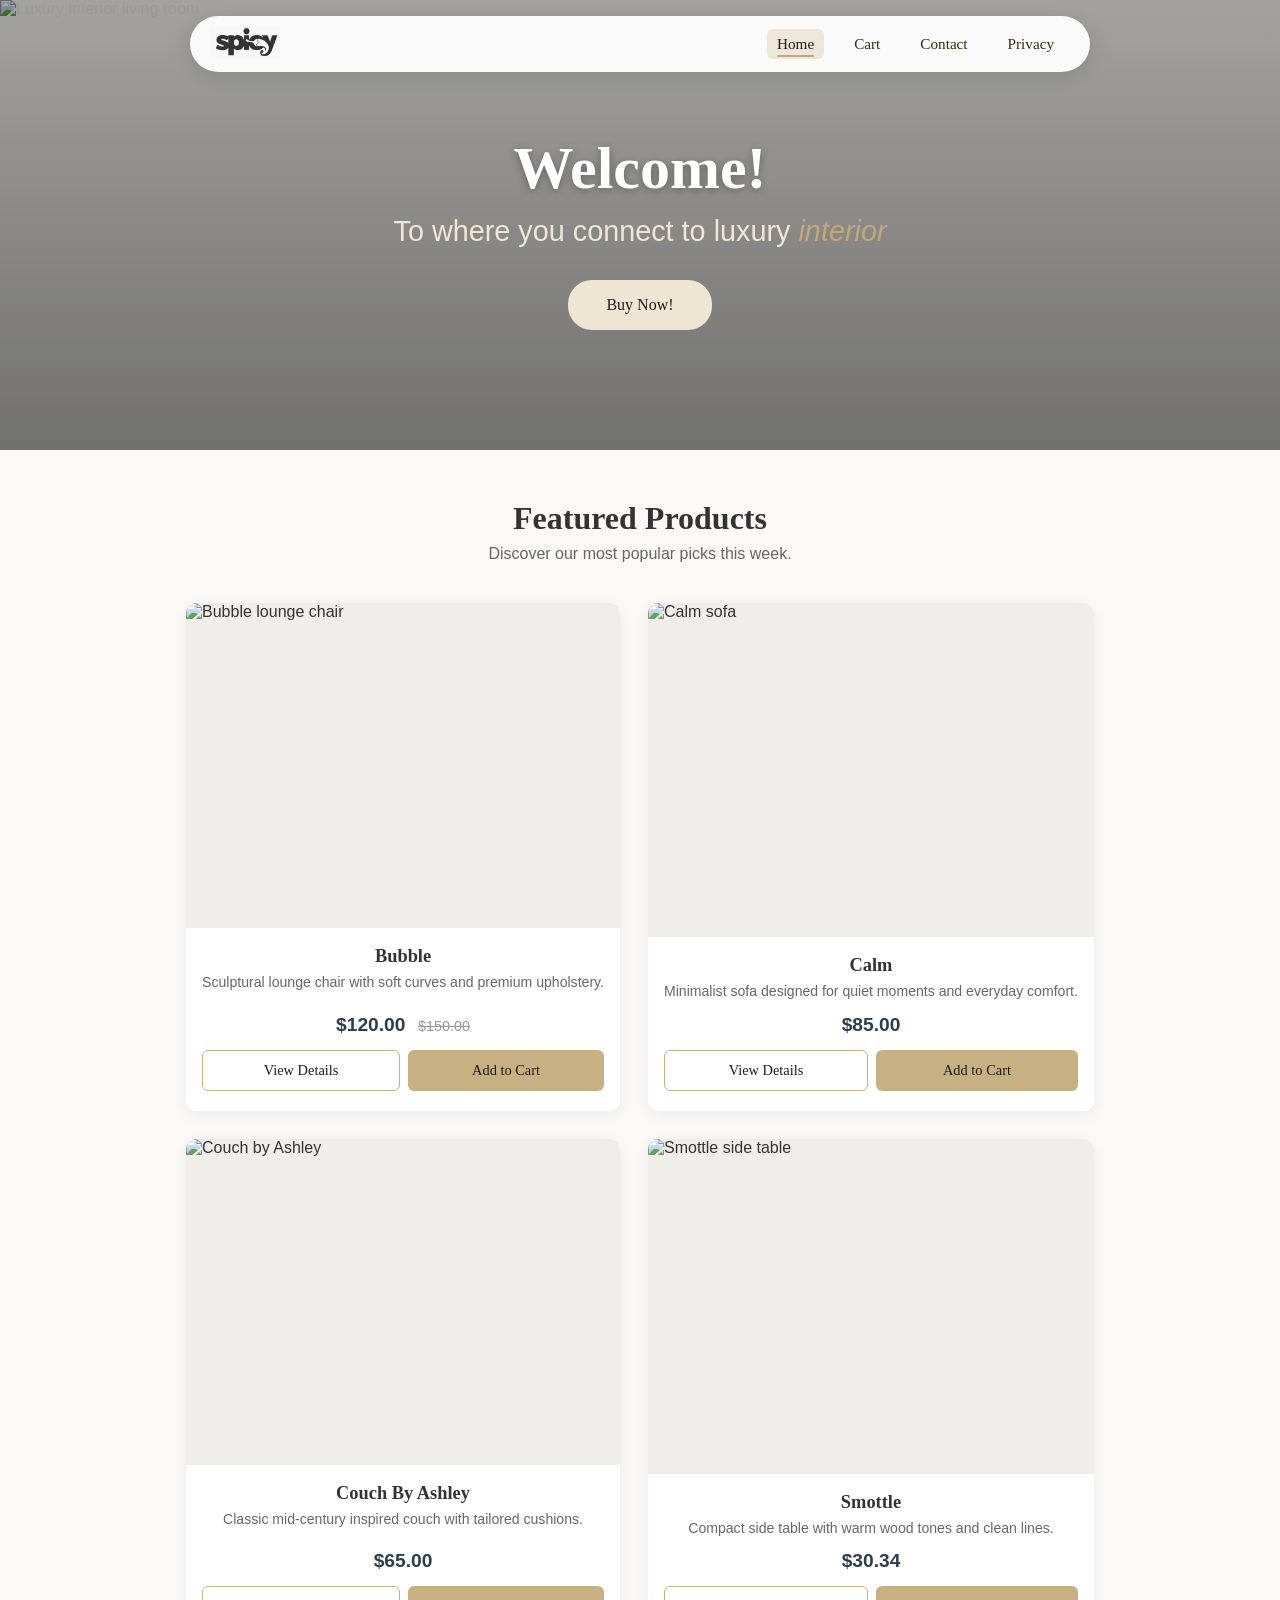
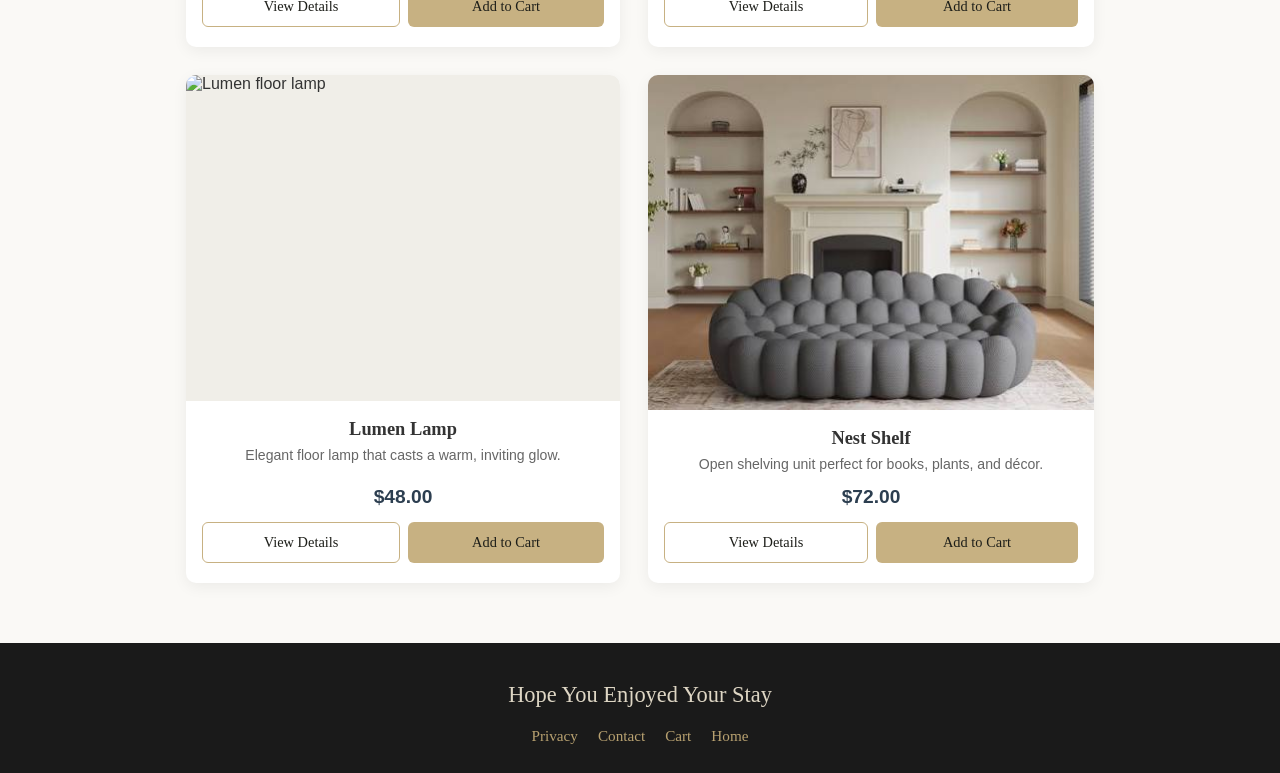
==== commit 767f09b0: "Add files via upload" ====
--- a/index.html
+++ b/index.html
@@ -3,9 +3,8 @@
 <head>
     <meta charset="UTF-8">
     <meta name="viewport" content="width=device-width, initial-scale=1.0">
-    <title>Indoor-Store | Luxury Interiors</title>
+    <title>IndoorStore | Luxury Interiors</title>
     <link rel="stylesheet" href="style.css">
-    <link rel="icon" href="logo.svg" type="image/svg+xml">
 </head>
 <body>
     <section class="hero">
@@ -13,7 +12,7 @@
 
         <div class="dynamic">
             <a href="index.html" class="logo">
-                <img src="logo.png" alt="Indoor-Store logo">
+                <img src="logo.png" alt="">
             </a>
 
             <button class="nav-toggle" aria-label="Toggle menu">
@@ -140,7 +139,7 @@
             <!-- Card 6: Nest Shelf -->
             <div class="product-card" data-product data-id="nest" data-name="Nest Shelf" data-price="72" data-image="https://images.unsplash.com/photo-1594026112284-02bb6f3353fe?w=600&q=80" data-link="product-nest.html">
                 <div class="product-image">
-                    <img src="https://images.unsplash.com/photo-1594026112284-02bb6f3353fe?w=600&q=80" alt="Nest open shelf">
+                    <img src="pro1.jpg" alt="Nest open shelf">
                 </div>
                 <div class="product-info">
                     <h3 class="product-title">Nest Shelf</h3>
--- a/style.css
+++ b/style.css
@@ -54,7 +54,9 @@
 
 /* ===== NAV ===== */
 .dynamic {
-  position: relative;
+  position: sticky;
+  top: 0;
+  overflow: hidden;
   z-index: 10;
   background-color: rgba(255, 255, 255, 0.95);
   width: 90%;
@@ -69,18 +71,9 @@
   box-shadow: 0 4px 20px rgba(0,0,0,0.12);
 }
 
-.logo {
-  display: flex;
-  align-items: center;
-  gap: 8px;
-  text-decoration: none;
-}
-
-.logo img,
-.logo svg {
-  width: 42px;
-  height: 42px;
-  display: block;
+
+.logo img {
+  width: 70px;
 }
 
 .logo-text {
@@ -251,7 +244,7 @@
   margin: 0 auto;
   padding: 50px 20px 60px;
   font-family: 'Segoe UI', Tahoma, Geneva, Verdana, sans-serif;
-  flex: 1;
+  flex: 2;
 }
 
 .highlights-header {
@@ -273,7 +266,7 @@
 
 .product-grid {
   display: grid;
-  grid-template-columns: repeat(auto-fit, minmax(260px, 1fr));
+  grid-template-columns: auto auto;
   gap: 28px;
 }
 
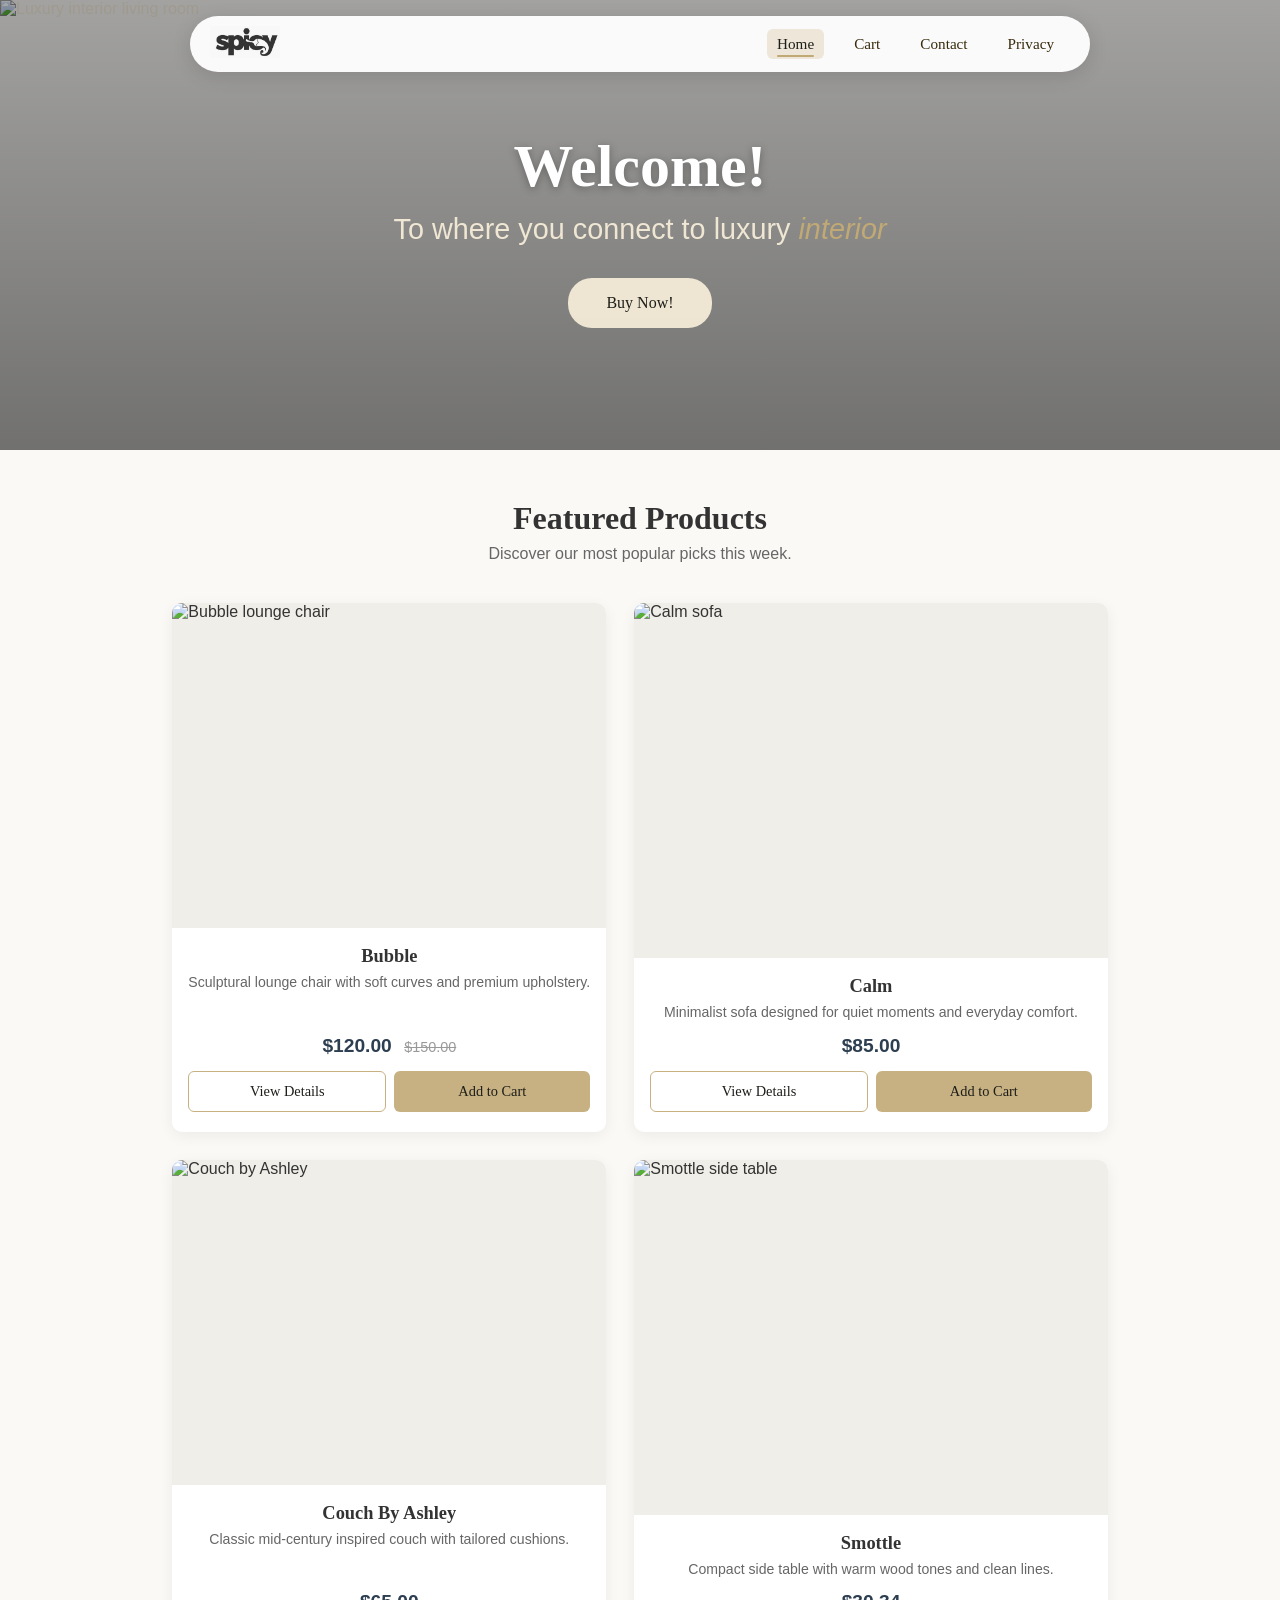
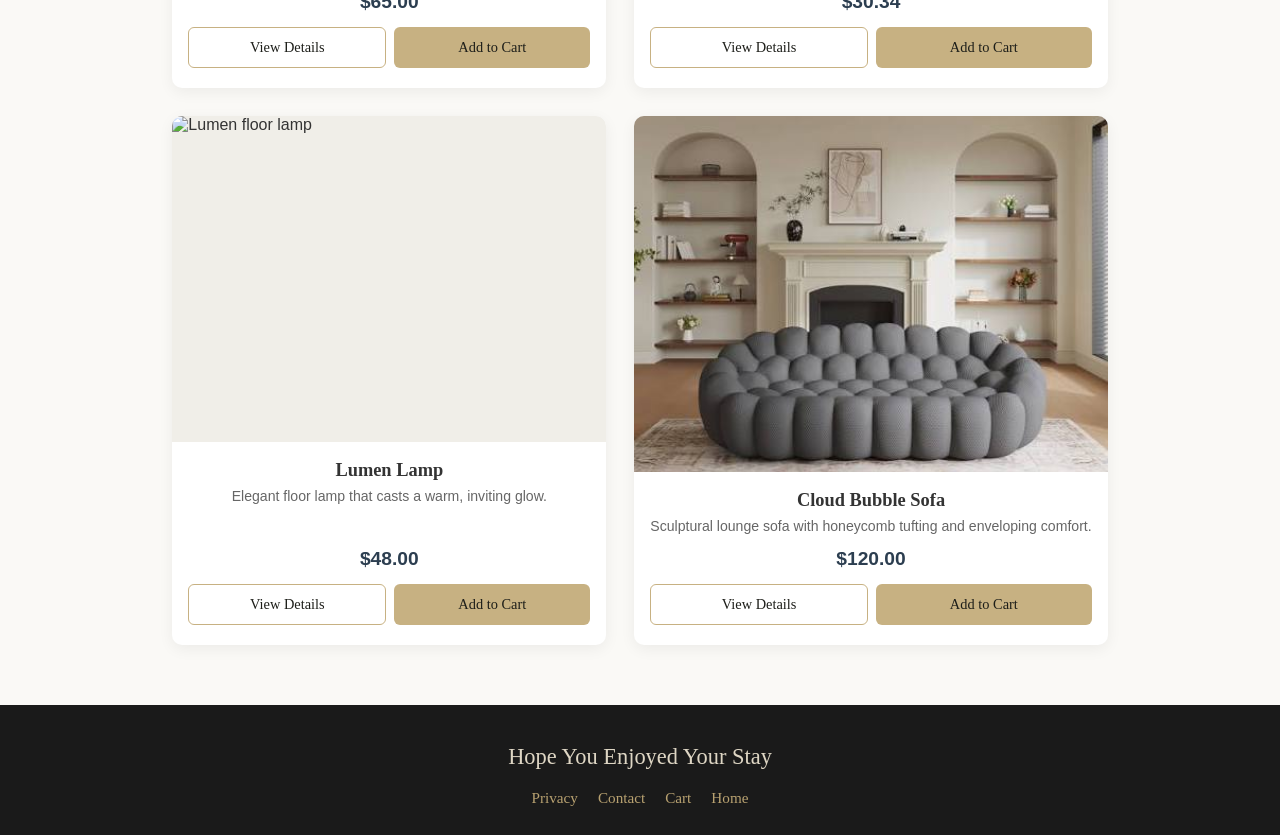
==== commit 92ad09c4: "Add files via upload" ====
--- a/index.html
+++ b/index.html
@@ -142,10 +142,10 @@
                     <img src="pro1.jpg" alt="Nest open shelf">
                 </div>
                 <div class="product-info">
-                    <h3 class="product-title">Nest Shelf</h3>
-                    <p class="product-desc">Open shelving unit perfect for books, plants, and décor.</p>
+                    <h3 class="product-title">Cloud Bubble Sofa</h3>
+                    <p class="product-desc">Sculptural lounge sofa with honeycomb tufting and enveloping comfort.</p>
                     <p class="product-price">
-                        <span class="current-price">$72.00</span>
+                        <span class="current-price">$120.00</span>
                     </p>
                     <div class="card-actions">
                         <a href="product-nest.html" class="view-details">View Details</a>
--- a/style.css
+++ b/style.css
@@ -54,8 +54,10 @@
 
 /* ===== NAV ===== */
 .dynamic {
-  position: sticky;
+  position: fixed;
   top: 0;
+  left: 0;
+  right: 0;
   overflow: hidden;
   z-index: 10;
   background-color: rgba(255, 255, 255, 0.95);
@@ -182,6 +184,7 @@
   display: flex;
   align-items: center;
   justify-content: center;
+  margin-top: 70px;
   padding: 60px 20px 80px;
   min-height: 340px;
 }
